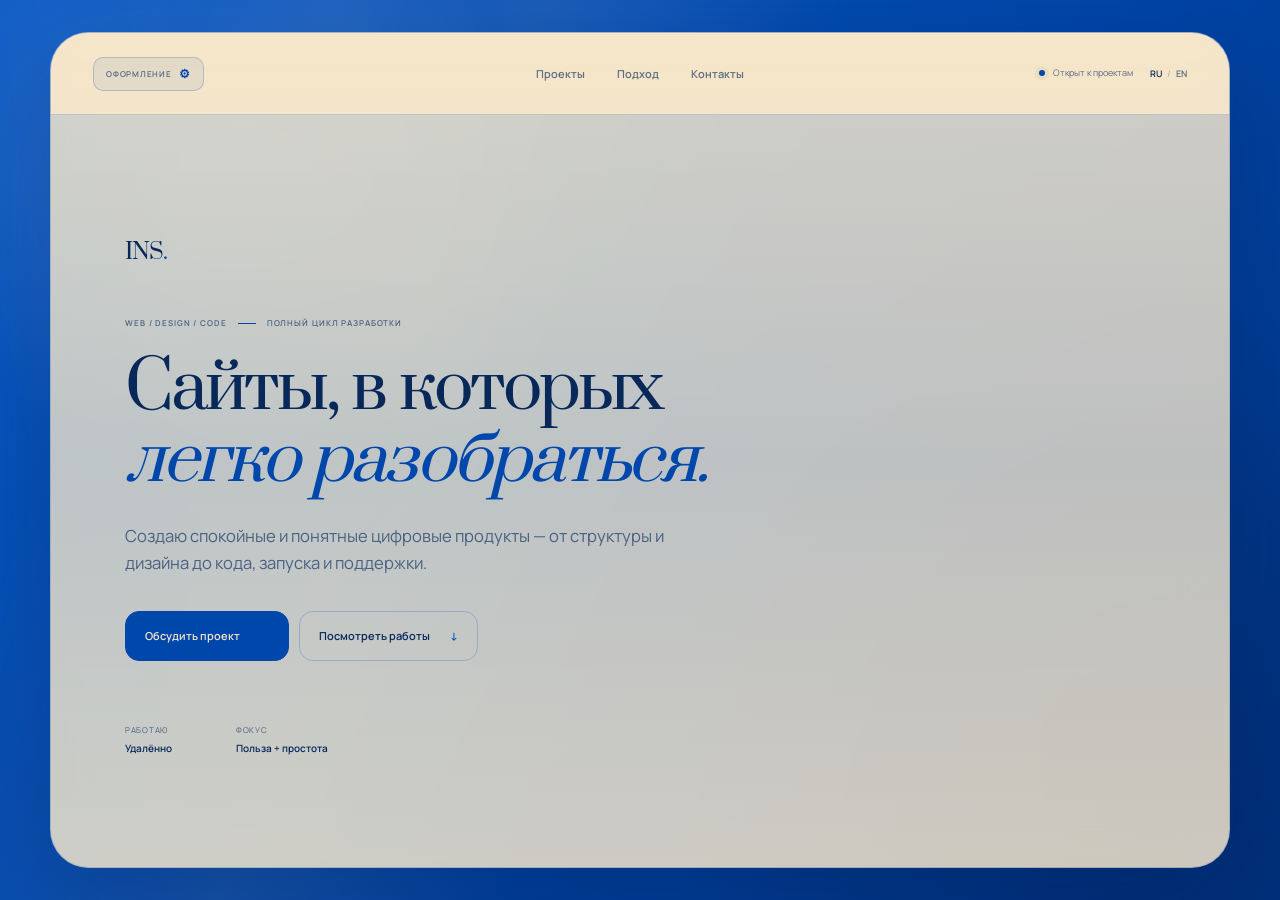
==== index.html @ 576081e9 "Load redesigned approach section" ====
<!doctype html>
<html lang="ru" class="no-js">
<head>
  <meta charset="UTF-8">
  <meta name="viewport" content="width=device-width, initial-scale=1.0, viewport-fit=cover">
  <meta name="description" content="INS — дизайн и разработка понятных сайтов и цифровых продуктов под ключ.">
  <meta name="theme-color" content="#241a14">
  <meta name="color-scheme" content="dark light">
  <meta property="og:type" content="website">
  <meta property="og:title" content="INS — понятные сайты для людей и бизнеса">
  <meta property="og:description" content="Проектирование, дизайн и разработка — от идеи до запуска.">
  <meta property="og:image" content="assets/og-cover.png">
  <title>INS — дизайн и разработка сайтов</title>
  <link rel="icon" href="favicon.svg" type="image/svg+xml">
  <link rel="preconnect" href="https://fonts.googleapis.com">
  <link rel="preconnect" href="https://fonts.gstatic.com" crossorigin>
  <link rel="stylesheet" href="https://fonts.googleapis.com/css2?family=Manrope:wght@400;500;600&family=Prata&display=swap">
  <link rel="stylesheet" href="styles.css">
  <link rel="stylesheet" href="spacing.css">
  <link rel="stylesheet" href="polish.css">
  <link rel="stylesheet" href="alex-carousel.css">
  <script>document.documentElement.classList.remove('no-js');try{if(localStorage.getItem('portfolio-sound')===null)localStorage.setItem('portfolio-sound','off')}catch{}</script>
</head>
<body data-background="coffee" data-glass="cocoa">
  <a class="skip-link" href="#main-scroll" data-i18n="skipLink">Перейти к содержимому</a>

  <div class="ambient" aria-hidden="true">
    <div class="ambient__coffee"></div>
    <div class="ambient__home"><div class="home-window"><i></i><i></i></div><div class="home-lamp"><i></i></div><div class="home-sofa"><i></i><i></i></div><div class="home-plant"><i></i><i></i><i></i></div></div>
    <div class="ambient__glow"><i></i><i></i><i></i></div>
    <div class="ambient__beam"></div>
  </div>

  <main class="glass" aria-label="Портфолио INS">
    <header class="toolbar">
      <div class="appearance-wrap">
        <button class="appearance-toggle" type="button" data-appearance-toggle aria-expanded="false"><span data-extra-i18n="appearanceToggle">Оформление</span><i>⚙</i></button>
        <div class="appearance" aria-label="Настройки оформления" data-appearance-panel>
          <div class="switcher" role="group" aria-labelledby="background-label">
            <span class="switcher__label" id="background-label" data-i18n="backgroundLabel">Фон</span>
            <button class="choice choice--coffee" type="button" data-background-choice="coffee" aria-label="Тёмный кофейный фон" title="Тёмный кофейный фон"><i></i></button>
            <button class="choice choice--home" type="button" data-background-choice="home" aria-label="Домашний интерьер" title="Домашний интерьер"><i></i></button>
            <button class="choice choice--glow" type="button" data-background-choice="glow" aria-label="Абстрактный свет" title="Абстрактный свет"><i></i></button>
          </div>
          <div class="switcher" role="group" aria-labelledby="glass-label">
            <span class="switcher__label" id="glass-label" data-i18n="glassLabel">Стекло</span>
            <button class="choice choice--dark" type="button" data-glass-choice="dark" aria-label="Тёмное стекло" title="Тёмное стекло"><i></i></button>
            <button class="choice choice--milk" type="button" data-glass-choice="milk" aria-label="Молочное стекло" title="Молочное стекло"><i></i></button>
            <button class="choice choice--cocoa" type="button" data-glass-choice="cocoa" aria-label="Коричневое стекло" title="Коричневое стекло"><i></i></button>
          </div>
          <button class="sound-toggle" type="button" data-sound-toggle aria-pressed="false" aria-label="Включить звуки" title="Включить звуки">
            <svg viewBox="0 0 24 24" aria-hidden="true"><path class="sound-toggle__body" d="M5 9h3.2L12 6v12l-3.8-3H5Z"/><path class="sound-toggle__waves" d="M15 9.2c.8.7 1.2 1.6 1.2 2.8s-.4 2.1-1.2 2.8M17.4 7c1.4 1.3 2.1 3 2.1 5s-.7 3.7-2.1 5"/><path class="sound-toggle__mute" d="m15.4 9.4 4.2 5.2m0-5.2-4.2 5.2"/></svg>
          </button>
        </div>
      </div>
      <nav class="nav" aria-label="Основная навигация"><a href="#projects" data-nav-link data-i18n="navProjects">Проекты</a><a href="#approach" data-nav-link data-i18n="navApproach">Подход</a><a href="#contacts" data-nav-link data-i18n="navContacts">Контакты</a></nav>
      <div class="toolbar__end"><span class="availability"><i></i><span data-i18n="availability">Открыт к проектам</span></span><button class="language" type="button" data-language-toggle aria-label="Switch language"><span data-language-option="ru">RU</span><i>/</i><span data-language-option="en">EN</span></button></div>
    </header>

    <div class="scroll" id="main-scroll" tabindex="-1">
      <section class="hero section" id="top" aria-labelledby="hero-title">
        <div class="hero__copy">
          <a class="brand reveal" href="#top" aria-label="INS — наверх">INS<span>.</span></a>
          <p class="eyebrow reveal"><span>WEB / DESIGN / CODE</span><i></i><span data-i18n="heroKicker">Полный цикл разработки</span></p>
          <h1 id="hero-title" class="reveal" data-i18n-html="heroTitle">Сайты, в которых<br><em>легко разобраться.</em></h1>
          <p class="hero__lead reveal" data-i18n="heroLead">Создаю спокойные и понятные цифровые продукты — от структуры и дизайна до кода, запуска и поддержки.</p>
          <div class="hero__actions reveal"><a class="button button--primary" href="https://t.me/INS8988" target="_blank" rel="noreferrer"><span data-i18n="heroCta">Обсудить проект</span><i>↗</i></a><a class="button button--quiet" href="#projects"><span data-i18n="heroWork">Посмотреть работы</span><i>↓</i></a></div>
          <div class="hero__facts reveal"><p><span data-i18n="factPlaceLabel">Работаю</span><b data-i18n="factPlace">Удалённо</b></p><p><span data-i18n="factFocusLabel">Фокус</span><b data-i18n="factFocus">Польза + простота</b></p></div>
        </div>
        <a class="scroll-hint reveal" href="#projects" data-scroll-hint><span data-i18n="scrollHint">Листайте страницу</span><i>↓</i></a>
      </section>

      <section class="projects section" id="projects" aria-labelledby="projects-title">
        <header class="section-head reveal"><p class="section-label"><span>01</span><span data-i18n="projectsLabel">Избранные проекты</span></p><h2 id="projects-title" data-i18n-html="projectsTitle">Не просто страницы.<br><em>Рабочие системы.</em></h2><p data-i18n="projectsIntro">В каждом проекте сначала разбираюсь в задаче, а затем соединяю содержание, интерфейс и разработку в одно целое.</p></header>
        <div class="project-list">
          <article class="project reveal">
            <a class="project__cover" href="https://alex-educator.com" target="_blank" rel="noreferrer" aria-label="Открыть Alex Educator">
              <div class="preview project-preview project-preview--alex" aria-hidden="true"><div class="project-preview__frame"><img src="assets/alex-admin-preview.svg" alt=""></div></div><span class="project__arrow">↗</span>
            </a>
            <div class="project__copy"><p class="project__meta"><span>01 / EDTECH</span><span data-i18n="fullCycle">Полный цикл</span></p><h3>Alex Educator</h3><p data-i18n="alexDescription">Цифровая экосистема преподавателя: сайт, тестирование, электронные договоры, расписание, админ-панель и кабинет ученика.</p><div class="project__results"><span data-extra-i18n="alexResultOne">Сайт + админ-панель + личный кабинет</span><span data-extra-i18n="alexResultTwo">Полный цикл разработки</span></div><ul aria-label="Технологии"><li>UX/UI</li><li>JavaScript</li><li>PHP</li><li>MySQL</li></ul></div>
          </article>

          <article class="project reveal">
            <a class="project__cover" href="https://github.com/Insolent77/TextMate" target="_blank" rel="noreferrer" aria-label="Открыть TextMate на GitHub">
              <div class="preview project-preview project-preview--textmate" aria-hidden="true"><div class="project-preview__frame textmate-ui"><header><b>TextMate</b><span>● AI ready</span></header><div class="textmate-ui__body"><p>Мы пошли домой потому что стемнело.</p><div><i>Исправить</i><i>Перевод</i><i>Короче</i></div><p class="textmate-ui__result">Мы пошли домой, потому что стемнело.</p></div></div></div><span class="project__arrow">↗</span>
            </a>
            <div class="project__copy"><p class="project__meta"><span>02 / BROWSER EXTENSION</span><span data-i18n="browserExtension">Расширение</span></p><h3>TextMate</h3><p data-i18n="textMateDescription">ИИ-расширение для работы с выделенным текстом: исправляет ошибки, переводит, сокращает и переписывает текст в нужном стиле — локально через Ollama или через облачный API.</p><div class="project__results"><span data-extra-i18n="textMateResultOne">Работает прямо в браузере</span><span data-extra-i18n="textMateResultTwo">Локальные и облачные AI-модели</span></div><ul aria-label="Технологии"><li>JavaScript</li><li>Browser API</li><li>Ollama</li><li>AI API</li></ul></div>
          </article>

          <article class="project reveal">
            <a class="project__cover" href="https://insolent77.github.io/git-time-machine" target="_blank" rel="noreferrer" aria-label="Открыть Git Time Machine"><div class="preview project-preview project-preview--git" aria-hidden="true"><div class="project-preview__frame git-ui"><header><span>GIT TIME MACHINE</span><b>LIVE</b></header><div class="git-map"><i></i><i></i><i></i><i></i><i></i><span>main</span><span>feature/ui</span><span>release</span></div><footer><span>34 commits</span><span>Explore →</span></footer></div></div><span class="project__arrow">↗</span></a>
            <div class="project__copy"><p class="project__meta"><span>03 / DEV TOOL</span><span data-i18n="webApp">Веб-приложение</span></p><h3>Git Time Machine</h3><p data-i18n="gitDescription">Интерактивная временная карта, которая превращает историю коммитов и веток в понятный рассказ о развитии проекта.</p><div class="project__results"><span data-extra-i18n="gitResultOne">Интерактивная визуализация истории Git</span><span data-extra-i18n="gitResultTwo">Ветки и коммиты в одном сценарии</span></div><ul aria-label="Технологии"><li>TypeScript</li><li>Git</li><li>Data UI</li><li>Motion</li></ul></div>
          </article>

          <article class="project reveal">
            <a class="project__cover" href="https://t.me/INS8988" target="_blank" rel="noreferrer" aria-label="Обсудить новый проект"><div class="preview project-preview project-preview--future" aria-hidden="true"><div class="project-preview__frame future-ui"><span class="future-ui__label">YOUR PROJECT</span><div class="future-ui__wire"><i></i><i></i><i></i><i></i></div><strong>+</strong><small>Сайт / сервис / автоматизация</small></div></div><span class="project__arrow">↗</span></a>
            <div class="project__copy"><p class="project__meta"><span>04 / YOUR PROJECT</span><span data-i18n="inProgress">Место для нового</span></p><h3 data-i18n="futureTitle">Здесь может быть ваш проект</h3><p data-i18n="futureDescription">Если вам нужен понятный сайт, сервис или нестандартный цифровой продукт — обсудим задачу и соберём решение под неё.</p><div class="project__results"><span data-extra-i18n="futureResultOne">Сайт / сервис / автоматизация</span><span data-extra-i18n="futureResultTwo">Решение под конкретную задачу</span></div><a class="inline-link" href="https://t.me/INS8988" target="_blank" rel="noreferrer"><span data-i18n="futureCta">Обсудить проект</span> ↗</a></div>
          </article>
        </div>
      </section>

      <section class="approach section" id="approach" aria-labelledby="approach-title">
        <header class="section-head reveal"><p class="section-label"><span>02</span><span data-i18n="approachLabel">Подход</span></p><h2 id="approach-title" data-i18n-html="approachTitle">Один специалист.<br><em>Весь путь продукта.</em></h2><p data-i18n="approachIntro">Вам не нужно координировать нескольких исполнителей. Я погружаюсь в задачу, создаю дизайн, пишу код и остаюсь рядом после запуска.</p></header>
        <ol class="steps"><li class="reveal"><span>01</span><div><h3 data-i18n="stepOneTitle">Понять задачу</h3><p data-i18n="stepOneCopy">Обсудим цель, пользователей и желаемый результат простыми словами.</p></div><i>DISCOVERY</i></li><li class="reveal"><span>02</span><div><h3 data-i18n="stepTwoTitle">Собрать решение</h3><p data-i18n="stepTwoCopy">Продумую структуру, интерфейс и техническую основу как единую систему.</p></div><i>DESIGN + CODE</i></li><li class="reveal"><span>03</span><div><h3 data-i18n="stepThreeTitle">Проверить и запустить</h3><p data-i18n="stepThreeCopy">Тестирую ключевые сценарии, публикую проект и передаю понятные инструкции.</p></div><i>QA + LAUNCH</i></li><li class="reveal"><span>04</span><div><h3 data-i18n="stepFourTitle">Развивать дальше</h3><p data-i18n="stepFourCopy">Не исчезаю после запуска: проект можно поддерживать и постепенно улучшать.</p></div><i>SUPPORT</i></li></ol>
        <div class="principles reveal"><p><span>01</span><b data-i18n="principleOne">Понятный язык</b></p><p><span>02</span><b data-i18n="principleTwo">Адаптив для любого экрана</b></p><p><span>03</span><b data-i18n="principleThree">Без лишних функций</b></p></div>
      </section>

      <section class="contacts section" id="contacts" aria-labelledby="contacts-title">
        <div class="contacts__glow" aria-hidden="true"></div>
        <div class="trust-line reveal"><i>→</i><p><strong data-extra-i18n="trustTitle">Есть задача, но нет ТЗ? Нормально.</strong><span data-extra-i18n="trustText">Опишите своими словами, что хотите получить — помогу сформулировать решение.</span></p></div>
        <header class="section-head section-head--contacts reveal"><p class="section-label"><span>03</span><span data-i18n="contactsLabel">Контакты</span></p><h2 id="contacts-title" data-i18n-html="contactsTitle">Расскажите об идее.<br><em>Начнём с разговора.</em></h2><p data-i18n="contactsIntro">Техническое задание не обязательно. Опишите задачу своими словами — я уточню главное и предложу следующий шаг.</p></header>
        <div class="contact-list reveal"><a href="https://t.me/INS8988" target="_blank" rel="noreferrer"><span><i>01</i>Telegram</span><b>@INS8988</b><em>↗</em></a><a href="https://github.com/INSolent77" target="_blank" rel="noreferrer"><span><i>02</i>GitHub</span><b>INSolent77</b><em>↗</em></a><a href="https://www.avito.ru/nizhniy_novgorod/predlozheniya_uslug/sozdanie_saytov_pod_klyuch_8267151504" target="_blank" rel="noreferrer"><span><i>03</i>Avito</span><b data-i18n="avitoText">Создание сайтов</b><em>↗</em></a></div>
        <footer class="footer reveal"><span>© <b data-year>2026</b> INS</span><span data-i18n="footerText">Дизайн и разработка с вниманием к людям</span><a href="#top" data-i18n="backTop">Наверх ↑</a></footer>
      </section>
    </div>
  </main>
  <script src="script.js"></script>
  <script src="polish.js"></script>
  <script src="approach-redesign.js"></script>
</body>
</html>
---- styles.css ----
:root {
  --font-body: 'Manrope', Arial, sans-serif;
  --font-display: 'Prata', Georgia, serif;
  --accent: #d18a5b;
  --green: #91ad7a;
  --ease: cubic-bezier(.2, .8, .2, 1);
  --radius: clamp(24px, 3vw, 44px);
  --panel-width: min(1180px, calc(100vw - 64px));
  --panel-height: min(900px, calc(100svh - 64px));
  --toolbar-height: 82px;
  --glass-bg: rgba(45, 31, 24, .72);
  --glass-strong: rgba(38, 27, 21, .9);
  --glass-soft: rgba(255, 246, 234, .065);
  --glass-line: rgba(255, 244, 229, .14);
  --glass-text: #f7eee2;
  --glass-muted: rgba(247, 238, 226, .62);
  --glass-shadow: 0 36px 100px rgba(10, 7, 5, .5);
}

body[data-glass='dark'] {
  --glass-bg: rgba(15, 15, 14, .76);
  --glass-strong: rgba(17, 17, 16, .93);
  --glass-soft: rgba(255, 255, 255, .055);
  --glass-line: rgba(255, 255, 255, .13);
  --glass-text: #f5f3ed;
  --glass-muted: rgba(245, 243, 237, .58);
  --accent: #dc9465;
}

body[data-glass='milk'] {
  --glass-bg: rgba(246, 237, 221, .75);
  --glass-strong: rgba(247, 239, 225, .94);
  --glass-soft: rgba(91, 62, 43, .055);
  --glass-line: rgba(67, 47, 34, .16);
  --glass-text: #2c241e;
  --glass-muted: rgba(44, 36, 30, .62);
  --glass-shadow: 0 36px 100px rgba(31, 21, 14, .32);
  --accent: #ad5f36;
}

* { box-sizing: border-box; }
html, body { min-width: 280px; min-height: 100%; }
html { background: #1d1510; }
body {
  margin: 0; height: 100svh; overflow: hidden;
  color: var(--glass-text); font-family: var(--font-body); font-size: 16px; line-height: 1.6;
  -webkit-font-smoothing: antialiased; transition: color 450ms var(--ease);
}
body, button { font-family: var(--font-body); }
button { color: inherit; }
a { color: inherit; text-decoration: none; }
img { display: block; max-width: 100%; height: auto; }
h1, h2, h3, p, ol, ul { margin: 0; }
ol, ul { padding: 0; list-style: none; }
button { padding: 0; border: 0; background: none; cursor: pointer; }
::selection { background: var(--accent); color: #fff; }
:focus-visible { outline: 2px solid var(--accent); outline-offset: 3px; }

.skip-link { position: fixed; z-index: 1000; top: -80px; left: 20px; padding: 11px 17px; background: #191714; color: #fff; transition: top 180ms ease; }
.skip-link:focus { top: 14px; }

.ambient, .ambient > div { position: fixed; inset: 0; }
.ambient { z-index: -1; overflow: hidden; background: #1e1510; }
.ambient > div { backface-visibility: hidden; transition: opacity 700ms var(--ease), transform 900ms var(--ease); }
.ambient__coffee {
  opacity: 1;
  background:
    radial-gradient(circle at 22% 26%, rgba(204, 137, 84, .3), transparent 26%),
    radial-gradient(circle at 82% 76%, rgba(92, 52, 31, .55), transparent 35%),
    linear-gradient(135deg, #382419, #17110e 54%, #2a1a13);
}
.ambient__coffee::before, .ambient__coffee::after { content: ''; position: absolute; border-radius: 50%; }
.ambient__coffee::before { width: 58vw; height: 58vw; left: -22vw; bottom: -29vw; background: radial-gradient(circle, rgba(196, 110, 57, .22), transparent 69%); }
.ambient__coffee::after { width: 48vw; height: 48vw; right: -22vw; top: -25vw; background: radial-gradient(circle, rgba(219, 173, 113, .12), transparent 70%); }

.ambient__home { opacity: 0; background: linear-gradient(180deg, #4d392c 0 68%, #2d211a 68%); filter: saturate(.75); }
.ambient__home::before { content: ''; position: absolute; inset: 0; background: radial-gradient(circle at 72% 28%, rgba(255, 225, 172, .34), transparent 31%), linear-gradient(90deg, rgba(21, 15, 12, .48), transparent 30% 70%, rgba(21, 15, 12, .45)); }
.home-window { position: absolute; top: 8%; right: 8%; width: min(31vw, 480px); aspect-ratio: .82; border: 16px solid #2d211b; background: linear-gradient(160deg, #d9b883, #7d6451); box-shadow: 0 18px 80px rgba(255, 210, 142, .2); }
.home-window::before, .home-window::after { content: ''; position: absolute; background: rgba(49, 36, 29, .6); }
.home-window::before { top: 0; bottom: 0; left: 49%; width: 10px; }
.home-window::after { left: 0; right: 0; top: 47%; height: 10px; }
.home-window i { position: absolute; width: 22%; height: 45%; bottom: 0; background: rgba(49, 57, 44, .45); clip-path: polygon(50% 0, 90% 35%, 75% 100%, 25% 100%, 8% 36%); }
.home-window i:first-child { left: 5%; }.home-window i:last-child { right: 5%; height: 30%; }
.home-lamp { position: absolute; left: 9%; bottom: 23%; width: 170px; height: 350px; }
.home-lamp::before { content: ''; position: absolute; left: 72px; top: 78px; bottom: 0; width: 8px; background: #1d1713; }
.home-lamp::after { content: ''; position: absolute; left: 25px; top: 0; width: 105px; height: 100px; border-radius: 50% 50% 20% 20%; background: #b99a72; box-shadow: 0 0 75px rgba(255, 216, 155, .4); }
.home-lamp i { position: absolute; left: 30px; right: 8px; bottom: 0; height: 10px; border-radius: 50%; background: #17110e; }
.home-sofa { position: absolute; left: 23%; bottom: 4%; width: min(55vw, 850px); height: 26%; border-radius: 50px 50px 12px 12px; background: #75604e; box-shadow: inset 0 16px 35px rgba(255,255,255,.05), 0 30px 60px rgba(0,0,0,.3); }
.home-sofa::before, .home-sofa::after { content: ''; position: absolute; top: -26%; width: 48%; height: 70%; border-radius: 30px; background: #806956; border: 1px solid rgba(255,255,255,.07); }
.home-sofa::before { left: 1%; }.home-sofa::after { right: 1%; }
.home-sofa i { position: absolute; z-index: 2; top: -35%; width: 110px; height: 110px; border-radius: 22px; background: #a87b5d; transform: rotate(8deg); }
.home-sofa i:first-child { left: 12%; }.home-sofa i:last-child { right: 13%; transform: rotate(-8deg); background: #59634e; }
.home-plant { position: absolute; right: 4%; bottom: 4%; width: 190px; height: 330px; }
.home-plant::after { content: ''; position: absolute; bottom: 0; left: 42px; width: 110px; height: 110px; clip-path: polygon(10% 0,90% 0,75% 100%,25% 100%); background: #493529; }
.home-plant i { position: absolute; bottom: 85px; left: 80px; width: 55px; height: 170px; border-radius: 100% 0 100% 0; background: #42513c; transform-origin: bottom; }
.home-plant i:nth-child(1) { transform: rotate(-42deg); }.home-plant i:nth-child(2) { transform: rotate(5deg); height: 210px; }.home-plant i:nth-child(3) { transform: rotate(43deg); }

.ambient__glow { opacity: 0; background: #211914; }
.ambient__glow i { position: absolute; border-radius: 50%; }
.ambient__glow i:nth-child(1) { width: 58vw; height: 58vw; left: -15vw; top: -25vw; background: radial-gradient(circle, rgba(221, 158, 96, .65), rgba(221, 158, 96, 0) 68%); }
.ambient__glow i:nth-child(2) { width: 55vw; height: 55vw; right: -20vw; bottom: -28vw; background: radial-gradient(circle, rgba(124, 80, 53, .7), rgba(124, 80, 53, 0) 68%); }
.ambient__glow i:nth-child(3) { width: 28vw; height: 28vw; left: 48%; top: 30%; background: radial-gradient(circle, rgba(219, 188, 139, .18), transparent 65%); }
.ambient__beam { pointer-events: none; opacity: .22; transform: rotate(-13deg) translate(-22%, -42%); transform-origin: top left; background: linear-gradient(90deg, transparent 16%, rgba(255, 231, 191, .1) 22%, rgba(255, 231, 191, .035) 30%, transparent 36% 41%, rgba(255, 231, 191, .07) 47%, rgba(255, 231, 191, .02) 54%, transparent 61%); }
body[data-background='home'] .ambient__coffee, body[data-background='glow'] .ambient__coffee { opacity: 0; }
body[data-background='home'] .ambient__home { opacity: 1; transform: scale(1.03); }
body[data-background='glow'] .ambient__glow { opacity: 1; transform: scale(1.05); }

.glass {
  position: fixed; inset: 50% auto auto 50%; width: var(--panel-width); height: var(--panel-height); max-height: 900px;
  transform: translate(-50%, -50%); overflow: hidden; border: 1px solid var(--glass-line); border-radius: var(--radius);
  background: var(--glass-bg); color: var(--glass-text); box-shadow: var(--glass-shadow), inset 0 1px 0 rgba(255,255,255,.08);
  backdrop-filter: blur(24px) saturate(115%); -webkit-backdrop-filter: blur(24px) saturate(115%);
  transition: background 450ms var(--ease), color 450ms var(--ease), border-color 450ms var(--ease), box-shadow 450ms var(--ease);
}
.glass::before { content: ''; position: absolute; z-index: 10; inset: 0; border-radius: inherit; pointer-events: none; box-shadow: inset 0 0 70px rgba(255,255,255,.025); }

.toolbar {
  position: absolute; z-index: 30; top: 0; left: 0; right: 0; height: var(--toolbar-height); padding: 0 clamp(24px, 3.3vw, 48px);
  display: grid; grid-template-columns: 1fr auto 1fr; align-items: center; gap: 24px;
  background: linear-gradient(180deg, var(--glass-strong), color-mix(in srgb, var(--glass-strong) 72%, transparent));
  border-bottom: 1px solid var(--glass-line); backdrop-filter: blur(18px); -webkit-backdrop-filter: blur(18px);
}
.appearance { display: flex; align-items: center; gap: 16px; min-width: 0; }
.switcher { display: flex; align-items: center; gap: 5px; }
.switcher + .switcher { padding-left: 16px; border-left: 1px solid var(--glass-line); }
.switcher__label { margin-right: 3px; color: var(--glass-muted); font-size: 8px; font-weight: 600; letter-spacing: .1em; text-transform: uppercase; }
.choice { width: 24px; height: 24px; padding: 4px; display: grid; place-items: center; border-radius: 7px; border: 1px solid transparent; transition: background 180ms ease, border-color 180ms ease, transform 180ms ease; }
.choice:hover { background: var(--glass-soft); transform: translateY(-1px); }
.choice.is-active { border-color: var(--accent); background: var(--glass-soft); }
.choice i { display: block; width: 12px; height: 12px; border: 1px solid var(--glass-line); }
.choice--coffee i { border-radius: 50%; background: #4a2d1d; box-shadow: inset 3px 0 #b47043; }
.choice--home i { border-radius: 2px; background: linear-gradient(90deg, #a77f5d 48%, #3d4937 48%); clip-path: polygon(50% 0, 100% 38%, 88% 38%, 88% 100%, 12% 100%, 12% 38%, 0 38%); }
.choice--glow i { border: 0; border-radius: 50%; background: radial-gradient(circle at 35% 35%, #f2c88e, #9f5938 50%, transparent 72%); }
.choice--dark i { border-radius: 3px; background: rgba(12,12,11,.92); }
.choice--milk i { border-radius: 3px; background: rgba(245,236,218,.88); }
.choice--cocoa i { border-radius: 3px; background: rgba(83,55,40,.92); }
.sound-toggle { width: 28px; height: 28px; flex: 0 0 auto; display: grid; place-items: center; border: 1px solid var(--glass-line); border-radius: 8px; color: var(--glass-muted); transition: color 180ms ease, border-color 180ms ease, background 180ms ease, transform 180ms ease; }
.sound-toggle:hover { color: var(--glass-text); border-color: color-mix(in srgb,var(--accent) 58%,var(--glass-line)); background: var(--glass-soft); transform: translateY(-1px); }
.sound-toggle svg { width: 15px; height: 15px; overflow: visible; }
.sound-toggle path { fill: none; stroke: currentColor; stroke-width: 1.7; stroke-linecap: round; stroke-linejoin: round; }
.sound-toggle__body { fill: currentColor !important; stroke: none !important; }
.sound-toggle__mute { opacity: 0; }
.sound-toggle.is-muted .sound-toggle__waves { opacity: 0; }
.sound-toggle.is-muted .sound-toggle__mute { opacity: 1; }
.nav { display: flex; gap: clamp(18px, 2.5vw, 34px); }
.nav a { position: relative; padding: 9px 0; color: var(--glass-muted); font-size: 11px; font-weight: 600; }
.nav a::after { content: ''; position: absolute; left: 0; right: 100%; bottom: 4px; height: 1px; background: var(--accent); transition: right 220ms var(--ease); }
.nav a:hover, .nav a.is-active { color: var(--glass-text); }
.nav a:hover::after, .nav a.is-active::after { right: 0; }
.toolbar__end { justify-self: end; display: flex; align-items: center; gap: 17px; }
.availability { display: flex; align-items: center; gap: 8px; color: var(--glass-muted); font-size: 9px; white-space: nowrap; }
.availability > i { width: 6px; height: 6px; border-radius: 50%; background: var(--green); box-shadow: 0 0 0 4px rgba(145,173,122,.12); }
.language { display: flex; align-items: center; gap: 5px; color: var(--glass-muted); font-size: 9px; font-weight: 600; }
.language span { transition: color 180ms ease; }
.language span.is-active { color: var(--glass-text); }
.language i { opacity: .4; font-style: normal; }

.scroll { position: absolute; inset: var(--toolbar-height) 0 0; overflow-x: hidden; overflow-y: auto; overscroll-behavior: contain; scroll-behavior: smooth; scrollbar-width: thin; scrollbar-color: var(--glass-line) transparent; background: linear-gradient(180deg, transparent 0%, var(--glass-soft) 46%, transparent 100%); }
.scroll.is-outside-scrolling { scroll-behavior: auto; }
.scroll::-webkit-scrollbar { width: 7px; }.scroll::-webkit-scrollbar-track { background: transparent; }.scroll::-webkit-scrollbar-thumb { border: 2px solid transparent; border-radius: 10px; background: var(--glass-line); background-clip: padding-box; }
.section { width: min(100% - clamp(42px, 8vw, 112px), 1030px); margin-inline: auto; scroll-margin-top: 28px; }
.hero { min-height: calc(var(--panel-height) - var(--toolbar-height)); position: relative; padding: clamp(58px, 9vh, 105px) 0 68px; display: flex; align-items: center; }
.hero__copy { width: 100%; max-width: 840px; min-width: 0; }
.brand { width: fit-content; display: block; margin-bottom: clamp(36px, 6vh, 70px); font: 400 22px/1 var(--font-display); letter-spacing: -.05em; }
.brand span { color: var(--accent); }
.eyebrow { display: flex; align-items: center; gap: 11px; color: var(--glass-muted); font-size: 8px; font-weight: 600; letter-spacing: .11em; text-transform: uppercase; }
.eyebrow i { width: 18px; height: 1px; background: var(--accent); }
.hero h1, .section-head h2 { font-family: var(--font-display); font-weight: 400; letter-spacing: -.045em; }
.hero h1 { max-width: 820px; margin-top: 23px; font-size: clamp(43px, 5.1vw, 67px); line-height: 1.1; }
.hero h1 em, .section-head h2 em { color: var(--accent); font-style: italic; }
.hero__lead { max-width: 570px; margin-top: 26px; color: var(--glass-muted); font-size: clamp(14px, 1.3vw, 17px); }
.hero__actions { display: flex; flex-wrap: wrap; gap: 10px; margin-top: 35px; }
.button { min-height: 50px; padding: 0 19px; display: inline-flex; align-items: center; justify-content: center; gap: 20px; border: 1px solid var(--glass-line); border-radius: 14px; font-size: 11px; font-weight: 600; transition: transform 220ms var(--ease), background 220ms var(--ease), color 220ms var(--ease); }
.button i { color: var(--accent); font-style: normal; }
.button--primary { background: var(--glass-text); color: var(--glass-strong); border-color: transparent; }
body[data-glass='milk'] .button--primary { background: #2d241e; color: #f7efe3; }
.button:hover { transform: translateY(-2px); }.button--primary:hover { background: var(--accent); color: #fff; }.button--primary:hover i { color: #fff; }.button--quiet:hover { background: var(--glass-soft); }
.hero__facts { display: flex; gap: clamp(30px, 5vw, 65px); margin-top: clamp(45px, 7vh, 80px); }
.hero__facts p { display: flex; flex-direction: column; gap: 3px; }
.hero__facts span { color: var(--glass-muted); font-size: 8px; letter-spacing: .09em; text-transform: uppercase; }.hero__facts b { font-size: 10px; font-weight: 600; }
.scroll-hint { position: absolute; left: 0; bottom: 25px; display: flex; gap: 10px; color: var(--glass-muted); font-size: 8px; letter-spacing: .08em; text-transform: uppercase; }.scroll-hint i { color: var(--accent); font-style: normal; }

.projects, .approach { width: 100%; position: relative; isolation: isolate; padding: clamp(100px, 14vh, 155px) max(clamp(42px, 8vw, 112px), calc((100% - 1030px)/2)); border: 0; }
.projects { margin-top: -1px; padding-top: clamp(150px, 20vh, 215px); background: linear-gradient(180deg, transparent 0%, color-mix(in srgb, var(--glass-soft) 32%, transparent) 10%, var(--glass-soft) 24%, var(--glass-soft) 84%, transparent 100%); }
.approach { margin-top: -1px; padding-top: clamp(150px, 20vh, 215px); background: linear-gradient(180deg, transparent 0%, color-mix(in srgb, var(--glass-soft) 30%, transparent) 11%, color-mix(in srgb, var(--glass-soft) 76%, transparent) 25%, color-mix(in srgb, var(--glass-strong) 28%, transparent) 82%, transparent 100%); }
.section-head { display: grid; grid-template-columns: minmax(0, 1fr) minmax(220px, .48fr); column-gap: clamp(40px, 8vw, 110px); align-items: end; margin-bottom: 56px; }
.section-label { grid-column: 1 / -1; display: flex; gap: 13px; margin-bottom: 28px; color: var(--glass-muted); font-size: 8px; font-weight: 600; letter-spacing: .11em; text-transform: uppercase; }.section-label span:first-child { color: var(--accent); }
.section-head h2 { font-size: clamp(37px, 4.7vw, 61px); line-height: 1.13; }
.section-head > p:last-child { max-width: 420px; color: var(--glass-muted); font-size: 13px; }
.project-list { display: grid; grid-template-columns: 1fr 1fr; gap: 16px; }
.project { min-width: 0; overflow: hidden; border: 1px solid var(--glass-line); border-radius: 24px; background: var(--glass-soft); transition: transform 300ms var(--ease), border-color 300ms ease; }
.project:hover { transform: translateY(-4px); border-color: color-mix(in srgb, var(--accent) 45%, var(--glass-line)); }
.project__cover { min-height: 285px; position: relative; display: block; overflow: hidden; }
.project__arrow { position: absolute; right: 17px; top: 17px; z-index: 6; width: 36px; height: 36px; display: grid; place-items: center; border: 1px solid rgba(255,255,255,.15); border-radius: 11px; background: rgba(18,17,15,.48); color: #fff; font-size: 13px; backdrop-filter: blur(8px); transition: transform 220ms var(--ease), background 220ms ease; }.project__cover:hover .project__arrow { transform: translate(2px,-2px); background: var(--accent); }
.preview { height: 100%; min-height: 285px; padding: 42px; display: grid; place-items: center; transition: transform 650ms var(--ease); }.project:hover .preview { transform: scale(1.02); }
.preview--educator { background: linear-gradient(145deg, #b6a281, #7f6c54); }
.preview-window { width: 100%; height: 200px; overflow: hidden; border-radius: 8px; background: #f3eee4; box-shadow: 0 25px 45px rgba(37,27,19,.28); transform: rotate(-1.5deg); }
.preview-window__bar { height: 26px; padding: 0 9px; display: flex; align-items: center; gap: 4px; background: #ddd6c9; color: #847a6d; font-size: 6px; }.preview-window__bar i { width: 5px; height: 5px; border-radius: 50%; background: #aa9c8c; }.preview-window__bar span { margin-left: 5px; }
.educator-ui { height: calc(100% - 26px); display: grid; grid-template-columns: 38px 1fr; }.educator-ui aside { padding-top: 15px; display: flex; flex-direction: column; align-items: center; gap: 15px; background: #283249; color: #fff; }.educator-ui aside b { font-family: var(--font-display); font-size: 13px; }.educator-ui aside i { width: 12px; height: 1px; background: rgba(255,255,255,.4); }.educator-ui > div { padding: 28px; }.educator-ui small { color: #9b8f7d; font-size: 5px; letter-spacing: .1em; }.educator-ui strong { display: block; margin: 6px 0 23px; color: #2d3548; font: 400 18px/1.2 var(--font-display); }.educator-ui > div span { display: inline-block; width: 28%; height: 35px; margin-right: 5px; border: 1px solid #ded6c8; background: #e8e2d8; }
.preview--git { background: #20211e; }
.git-ui { width: 100%; height: 200px; padding: 17px; border: 1px solid #4b4c45; border-radius: 4px; background: #141512; color: #dddcd5; box-shadow: 0 25px 45px rgba(0,0,0,.36); transform: rotate(1.5deg); }.git-ui header, .git-ui footer { display: flex; justify-content: space-between; align-items: center; font-size: 6px; letter-spacing: .12em; }.git-ui header b { padding: 2px 6px; background: #607d4e; font-size: 5px; }.git-map { height: 128px; margin: 13px 0; position: relative; overflow: hidden; border: 1px solid #34352f; background-image: linear-gradient(#292a26 1px,transparent 1px),linear-gradient(90deg,#292a26 1px,transparent 1px); background-size: 20px 20px; }.git-map::before, .git-map::after { content: ''; position: absolute; left: 17px; right: 17px; height: 1px; background: #bb633c; transform: rotate(3deg); }.git-map::before { top: 42px; }.git-map::after { top: 89px; background: #6f8b60; transform: rotate(-6deg); }.git-map i { position: absolute; z-index: 2; width: 7px; height: 7px; border-radius: 50%; border: 2px solid #bb633c; background: #151612; }.git-map i:nth-child(1){left:13%;top:39px}.git-map i:nth-child(2){left:35%;top:40px}.git-map i:nth-child(3){left:62%;top:43px}.git-map i:nth-child(4){left:26%;top:88px;border-color:#6f8b60}.git-map i:nth-child(5){left:75%;top:82px;border-color:#6f8b60}.git-map span { position: absolute; z-index: 3; padding: 2px 5px; border: 1px solid #44453f; background: #242520; font-size: 5px; }.git-map span:nth-of-type(1){left:18%;top:25px}.git-map span:nth-of-type(2){left:45%;top:68px}.git-map span:nth-of-type(3){right:8%;top:21px}.git-ui footer { color: #71736a; }.git-ui footer span:last-child { color: #bd704c; }
.project__copy { min-height: 250px; padding: 28px 30px 31px; }.project__meta { display: flex; justify-content: space-between; gap: 14px; color: var(--glass-muted); font-size: 7px; font-weight: 600; letter-spacing: .1em; text-transform: uppercase; }.project__copy h3 { margin-top: 22px; font: 400 clamp(25px, 3vw, 35px)/1.2 var(--font-display); }.project__copy > p:not(.project__meta) { margin-top: 12px; color: var(--glass-muted); font-size: 11px; }.project__copy ul { display: flex; flex-wrap: wrap; gap: 6px; margin-top: 22px; }.project__copy li { padding: 4px 7px; border: 1px solid var(--glass-line); border-radius: 5px; color: var(--glass-muted); font-size: 6px; font-weight: 600; letter-spacing: .06em; text-transform: uppercase; }
.project--future { min-height: 290px; grid-column: 1 / -1; display: grid; grid-template-columns: .55fr 1fr; align-items: center; border-style: dashed; }.project--future:hover { transform: none; }.future-mark { min-height: 100%; position: relative; display: grid; place-items: center; border-right: 1px dashed var(--glass-line); background: linear-gradient(135deg,var(--glass-soft),transparent); }.future-mark span { position: absolute; top: 22px; left: 24px; color: var(--glass-muted); font-size: 8px; }.future-mark i { width: 68px; height: 68px; display: grid; place-items: center; border: 1px solid var(--glass-line); border-radius: 50%; color: var(--accent); font: 400 32px/1 var(--font-display); }.project--future .project__copy { min-height: 0; max-width: 570px; }.inline-link { display: inline-flex; margin-top: 22px; color: var(--accent); font-size: 10px; font-weight: 600; }

.approach .section-head { margin-bottom: 70px; }
.steps { border-top: 1px solid var(--glass-line); }
.steps li { min-width: 0; display: grid; grid-template-columns: 66px minmax(0,1fr) auto; gap: 28px; align-items: center; padding: 29px 0; border-bottom: 1px solid var(--glass-line); }.steps li > span { color: var(--accent); font: 400 clamp(17px, 1.7vw, 22px)/1 var(--font-display); }.steps h3 { margin-bottom: 4px; font: 400 20px/1.35 var(--font-display); }.steps p { color: var(--glass-muted); font-size: 11px; }.steps li > i { color: var(--glass-muted); font-size: 7px; font-style: normal; letter-spacing: .1em; }
.principles { display: grid; grid-template-columns: repeat(3,1fr); margin-top: 70px; border: 1px solid var(--glass-line); border-radius: 18px; background: var(--glass-soft); }.principles p { min-height: 105px; padding: 24px; display: flex; flex-direction: row; align-items: center; justify-content: flex-start; gap: 20px; border-right: 1px solid var(--glass-line); }.principles p:last-child { border: 0; }.principles span { min-width: 28px; color: var(--accent); font: 400 15px/1 var(--font-display); }.principles b { font: 400 14px/1.45 var(--font-display); }

.contacts { width: 100%; padding: clamp(120px, 18vh, 190px) max(clamp(42px, 8vw, 112px), calc((100% - 1030px)/2)) 42px; position: relative; overflow: hidden; background: linear-gradient(180deg, transparent 0%, color-mix(in srgb, var(--glass-strong) 22%, transparent) 18%, color-mix(in srgb, var(--glass-strong) 52%, transparent) 48%, color-mix(in srgb, var(--glass-strong) 76%, transparent) 100%); border: 0; }.contacts__glow { position: absolute; left: 20%; top: -25%; width: 60%; aspect-ratio: 1; border-radius: 50%; background: radial-gradient(circle,color-mix(in srgb,var(--accent) 16%,transparent),transparent 70%); pointer-events: none; }.section-head--contacts { position: relative; display: block; }.section-head--contacts h2 { max-width: 780px; }.section-head--contacts > p:last-child { max-width: 520px; margin-top: 28px; }
.contact-list { position: relative; max-width: 800px; border-top: 1px solid var(--glass-line); }.contact-list a { min-width: 0; display: grid; grid-template-columns: 1fr 1fr 30px; gap: 24px; align-items: center; padding: 23px 0; border-bottom: 1px solid var(--glass-line); transition: padding 230ms var(--ease), color 230ms ease; }.contact-list a:hover { padding-left: 14px; color: var(--accent); }.contact-list span { display: flex; gap: 17px; color: var(--glass-muted); font-size: 10px; }.contact-list span i { color: var(--accent); font-style: normal; }.contact-list b { overflow-wrap: anywhere; font: 400 20px/1.3 var(--font-display); }.contact-list em { justify-self: end; color: var(--accent); font-style: normal; }
.footer { position: relative; margin-top: 110px; padding-top: 25px; display: grid; grid-template-columns: 1fr auto 1fr; align-items: center; gap: 20px; border-top: 1px solid var(--glass-line); color: var(--glass-muted); font-size: 7px; letter-spacing: .08em; text-transform: uppercase; }.footer a { justify-self: end; }.footer a:hover { color: var(--glass-text); }

.reveal { opacity: 0; transform: translate3d(0,20px,0); will-change: opacity, transform; transition: opacity 760ms var(--ease), transform 760ms var(--ease); transition-delay: var(--delay, 0ms); }.reveal.is-visible, .no-js .reveal { opacity: 1; transform: translate3d(0,0,0); }

@media (max-width: 1000px) {
  :root { --panel-width: calc(100vw - 36px); --panel-height: calc(100svh - 36px); }
  .toolbar { padding-inline: 28px; }
  .switcher__label { display: none; }.switcher + .switcher { padding-left: 10px; }.appearance { gap: 10px; }
  .availability span { display: none; }
  .hero h1 { font-size: clamp(40px,6vw,57px); }
  .preview { padding: 28px; }
}

@media (max-width: 760px) {
  :root { --toolbar-height: 106px; --panel-width: calc(100vw - 20px); --panel-height: calc(100svh - 20px); --radius: 24px; }
  .toolbar { min-width: 0; height: var(--toolbar-height); padding: 12px 17px 10px; grid-template-columns: minmax(0,1fr) auto; grid-template-rows: 38px 37px; gap: 7px 10px; }
  .appearance { grid-column: 1; grid-row: 1; }.toolbar__end { min-width: 0; grid-column: 2; grid-row: 1; }.availability { display: none; }.nav { min-width: 0; grid-column: 1 / -1; grid-row: 2; justify-content: space-between; width: 100%; gap: 0; padding-top: 6px; border-top: 1px solid var(--glass-line); }.nav a { padding: 5px 0; font-size: 10px; }
  .section { width: calc(100% - 34px); }.hero { min-height: auto; padding: 55px 0 78px; }.brand { margin-bottom: 42px; }.hero h1 { width: 100%; max-width: 100%; font-size: clamp(34px,7.8vw,45px); }.hero__lead { width: 100%; max-width: 100%; font-size: 14px; }.hero__facts { margin-top: 45px; }
  .scroll-hint { bottom: 30px; }
  .projects,.approach { width: 100%; padding: 100px 17px; }.section-head { grid-template-columns: 1fr; gap: 22px; margin-bottom: 43px; }.section-head h2 { font-size: clamp(36px,9vw,52px); }.section-head .section-label { margin-bottom: 4px; }
  .project-list { grid-template-columns: 1fr; }.project--future { grid-column: auto; grid-template-columns: 1fr; }.future-mark { min-height: 190px; border-right: 0; border-bottom: 1px dashed var(--glass-line); }.project__copy { min-height: auto; }.project__cover,.preview { min-height: 270px; }
  .steps li { grid-template-columns: 44px minmax(0,1fr); gap: 16px; }.steps li > i { grid-column: 2; }.principles { grid-template-columns: 1fr; }.principles p { min-height: 88px; border-right: 0; border-bottom: 1px solid var(--glass-line); }
  .contacts { width: 100%; padding: 120px 17px 35px; }.contact-list a { grid-template-columns: 1fr auto; gap: 9px; }.contact-list span { grid-column: 1 / -1; }.contact-list b { font-size: 18px; }.footer { margin-top: 80px; grid-template-columns: 1fr auto; }.footer > span:nth-child(2) { display: none; }
}

@media (max-width: 430px) {
  :root { --panel-width: calc(100vw - 12px); --panel-height: calc(100svh - 12px); --radius: 20px; }
  .toolbar { padding-inline: 13px; }.appearance { gap: 5px; }.switcher { gap: 2px; }.switcher + .switcher { padding-left: 5px; }.choice { width: 22px; height: 22px; }.toolbar__end { gap: 8px; }
  .section { width: calc(100% - 26px); }.hero { padding-top: 45px; }.brand { margin-bottom: 34px; }.eyebrow { gap: 7px; font-size: 7px; }.hero h1 { font-size: clamp(34px,10.2vw,43px); }.hero__actions { flex-direction: column; }.button { width: 100%; }.hero__facts { justify-content: space-between; gap: 18px; }
  .projects,.approach { width: 100%; padding: 88px 13px; }
  .contacts { width: 100%; padding: 105px 13px 30px; }
  .section-head h2 { font-size: 34px; }.preview { padding: 18px; }.preview-window,.git-ui { height: 190px; }.project__copy { padding: 25px 22px 28px; }.project__meta { flex-direction: column; gap: 4px; }.project__copy h3 { margin-top: 17px; }.steps h3 { font-size: 18px; }
  .contact-list b { font-size: 16px; }.footer { font-size: 6px; }
}

@media (max-height: 620px) and (min-width: 761px) {
  :root { --panel-height: calc(100svh - 20px); --toolbar-height: 70px; }.glass { border-radius: 24px; }.hero { padding-top: 38px; }.brand { margin-bottom: 28px; }.hero__facts { margin-top: 30px; }
}

@media (prefers-reduced-motion: reduce) {
  .scroll { scroll-behavior: auto; }
  *,*::before,*::after { animation-duration: .001ms !important; animation-iteration-count: 1 !important; transition-duration: .001ms !important; }
  .reveal { opacity: 1; transform: none; }
}
---- spacing.css ----
/* Compact vertical rhythm overrides */
.projects,
.approach {
  padding-top: clamp(72px, 9vh, 105px) !important;
  padding-bottom: clamp(52px, 7vh, 78px) !important;
}

.projects {
  padding-top: clamp(88px, 11vh, 120px) !important;
}

.approach {
  padding-top: clamp(88px, 11vh, 120px) !important;
}

.section-head {
  margin-bottom: 30px !important;
}

.section-label {
  margin-bottom: 16px !important;
}

.approach .section-head {
  margin-bottom: 36px !important;
}

.principles {
  margin-top: 36px !important;
}

.contacts {
  padding-top: clamp(64px, 9vh, 96px) !important;
  padding-bottom: 26px !important;
}

.section-head--contacts > p:last-child {
  margin-top: 16px !important;
}

.footer {
  margin-top: 56px !important;
}

@media (max-width: 760px) {
  .projects,
  .approach {
    padding-top: 58px !important;
    padding-bottom: 42px !important;
  }

  .projects {
    padding-top: 68px !important;
  }

  .approach {
    padding-top: 68px !important;
  }

  .section-head,
  .approach .section-head {
    margin-bottom: 24px !important;
  }

  .principles {
    margin-top: 28px !important;
  }

  .contacts {
    padding-top: 54px !important;
  }

  .footer {
    margin-top: 38px !important;
  }
}
---- polish.css ----
/* Final visual polish: unified project previews, compact appearance controls and trust cues */
.appearance-wrap { position: relative; justify-self: start; }
.appearance-toggle {
  min-height: 34px; padding: 0 12px; display: inline-flex; align-items: center; gap: 8px;
  border: 1px solid var(--glass-line); border-radius: 10px; background: var(--glass-soft);
  color: var(--glass-muted); font-size: 8px; font-weight: 600; letter-spacing: .09em; text-transform: uppercase;
  transition: color 180ms ease, border-color 180ms ease, background 180ms ease;
}
.appearance-toggle:hover, .appearance-toggle[aria-expanded='true'] { color: var(--glass-text); border-color: color-mix(in srgb,var(--accent) 55%,var(--glass-line)); }
.appearance-toggle i { color: var(--accent); font-style: normal; font-size: 12px; }
.appearance-wrap .appearance {
  position: absolute; z-index: 50; top: calc(100% + 10px); left: 0; width: max-content; max-width: min(460px, calc(100vw - 40px));
  padding: 10px 12px; border: 1px solid var(--glass-line); border-radius: 13px;
  background: var(--glass-strong); box-shadow: 0 18px 44px rgba(0,0,0,.22); backdrop-filter: blur(18px);
  opacity: 0; visibility: hidden; transform: translateY(-5px) scale(.98); transform-origin: top left;
  pointer-events: none; transition: opacity 180ms ease, visibility 180ms ease, transform 180ms ease;
}
.appearance-wrap.is-open .appearance { opacity: 1; visibility: visible; transform: none; pointer-events: auto; }

.project__cover { min-height: 285px; }
.project-preview { min-height: 285px; padding: 26px !important; }
.project-preview__frame {
  width: min(88%, 430px); height: 205px; overflow: hidden; position: relative;
  border: 1px solid rgba(255,255,255,.14); border-radius: 13px;
  box-shadow: 0 25px 48px rgba(20,16,13,.29); transform: rotate(-.65deg);
  transition: transform 520ms var(--ease), box-shadow 520ms var(--ease);
}
.project:hover .project-preview__frame { transform: rotate(0) translateY(-2px); box-shadow: 0 29px 56px rgba(20,16,13,.34); }
.project-preview--alex { background: linear-gradient(145deg,#cbd5e7,#e9e2d8); }
.project-preview--alex .project-preview__frame { background:#f5f7fb; }
.project-preview--alex img { width: 118%; height: 118%; max-width: none; object-fit: cover; object-position: 12% 20%; transform: translate(-4%,-5%); }

.project-preview--textmate { background: linear-gradient(145deg,#1a1b19,#2b2621); }
.textmate-ui { background:#1e1d1a; color:#eee5da; }
.textmate-ui header { height: 42px; padding: 0 15px; display:flex; align-items:center; justify-content:space-between; border-bottom:1px solid rgba(255,255,255,.1); font:600 9px/1 var(--font-body); letter-spacing:.08em; }
.textmate-ui header span { color: var(--green); }
.textmate-ui__body { padding: 15px; display:grid; gap:11px; }
.textmate-ui__body p { padding:10px 12px; border-radius:9px; background:rgba(255,255,255,.05); color:#cfc4b7; font:500 9px/1.45 var(--font-body); }
.textmate-ui__body div { display:flex; gap:6px; flex-wrap:wrap; }
.textmate-ui__body i { padding:6px 8px; border-radius:7px; background:rgba(255,255,255,.08); font:600 7px/1 var(--font-body); font-style:normal; }
.textmate-ui__body i:first-child { background:var(--accent); color:#fff; }
.textmate-ui__body .textmate-ui__result { background:rgba(145,173,122,.12); border:1px solid rgba(145,173,122,.28); color:#e8f0e2; }

.project-preview--git { background:#20211e; }
.project-preview--git .git-ui { width:min(88%,430px); height:205px; transform:rotate(-.65deg); border-radius:13px; }
.project:hover .project-preview--git .git-ui { transform:rotate(0) translateY(-2px); }

.project-preview--lomonosov {
  background:
    radial-gradient(circle at 72% 30%, rgba(209,138,91,.18), transparent 28%),
    linear-gradient(145deg,#211913,#39271e 56%,#231914);
}
.lomonosov-ui {
  background: linear-gradient(145deg,rgba(44,31,24,.96),rgba(26,22,19,.98));
  color:#f7eee2;
}
.lomonosov-ui::before { content:''; position:absolute; inset:0; background:radial-gradient(circle at 50% 52%,rgba(209,138,91,.16),transparent 38%); pointer-events:none; }
.lomonosov-ui__top { position:absolute; left:17px; top:14px; z-index:3; display:grid; line-height:1; }
.lomonosov-ui__top span { color:var(--glass-muted); font-size:5px; letter-spacing:.22em; }
.lomonosov-ui__top b { margin-top:4px; font:400 14px/1 var(--font-display); }
.lomonosov-ui__panel { position:absolute; z-index:2; padding:9px 10px; border:1px solid rgba(255,244,229,.13); border-radius:9px; background:rgba(255,246,234,.055); box-shadow:0 10px 24px rgba(0,0,0,.18); backdrop-filter:blur(8px); }
.lomonosov-ui__panel small { display:block; margin-bottom:7px; color:#f0d7c5; font:600 6px/1 var(--font-body); letter-spacing:.06em; }
.lomonosov-ui__panel i { display:block; height:4px; margin-top:5px; border-radius:4px; background:rgba(247,238,226,.18); }
.lomonosov-ui__panel--homework { left:15px; top:58px; width:92px; }
.lomonosov-ui__panel--chat { left:25px; bottom:18px; width:78px; }
.lomonosov-ui__panel--schedule { right:15px; top:50px; width:88px; }
.lomonosov-ui__panel--homework i:nth-of-type(1) { width:82%; background:rgba(145,173,122,.35); }
.lomonosov-ui__panel--homework i:nth-of-type(2) { width:66%; }
.lomonosov-ui__panel--homework i:nth-of-type(3) { width:73%; }
.lomonosov-ui__panel--chat i:nth-of-type(1) { width:75%; }
.lomonosov-ui__panel--chat i:nth-of-type(2) { width:55%; }
.lomonosov-ui__panel--schedule i:nth-of-type(1) { width:82%; }
.lomonosov-ui__panel--schedule i:nth-of-type(2) { width:60%; background:rgba(209,138,91,.38); }
.lomonosov-ui__panel--schedule i:nth-of-type(3) { width:72%; }
.rubik { position:absolute; z-index:4; left:50%; top:53%; width:102px; height:102px; transform:translate(-50%,-50%) rotate(-8deg); display:grid; grid-template-columns:repeat(3,1fr); grid-template-rows:repeat(3,1fr); gap:3px; filter:drop-shadow(0 18px 18px rgba(0,0,0,.34)); }
.rubik__piece { display:grid; place-items:center; border:2px solid #181512; border-radius:5px; color:#171513; font:700 14px/1 var(--font-body); text-shadow:0 1px rgba(255,255,255,.18); box-shadow:inset 0 1px rgba(255,255,255,.35); }
.rubik__piece--1,.rubik__piece--5,.rubik__piece--9 { background:#d18a5b; }
.rubik__piece--2,.rubik__piece--6 { background:#efe7dc; }
.rubik__piece--3 { background:#c95f50; }
.rubik__piece--4,.rubik__piece--8 { background:#d8b652; }
.rubik__piece--7 { background:#719366; }
.rubik__float { position:absolute; width:25px; height:25px; border:2px solid #181512; border-radius:5px; box-shadow:inset 0 1px rgba(255,255,255,.3),0 8px 12px rgba(0,0,0,.25); }
.rubik__float--1 { left:-31px; top:-18px; background:#c95f50; transform:rotate(-24deg); }
.rubik__float--2 { right:-36px; top:10px; background:#efe7dc; transform:rotate(20deg); }
.rubik__float--3 { right:-20px; bottom:-30px; background:#719366; transform:rotate(-12deg); }
.project:hover .rubik { animation:rubik-settle 900ms var(--ease) both; }
@keyframes rubik-settle { 0% { transform:translate(-50%,-50%) rotate(-8deg) scale(.98); } 52% { transform:translate(-50%,-50%) rotate(1deg) scale(1.035); } 100% { transform:translate(-50%,-50%) rotate(0) scale(1); } }

.project-preview--auto {
  background:
    radial-gradient(circle at 78% 35%,rgba(244,183,24,.12),transparent 30%),
    linear-gradient(145deg,#11171b,#06090b 70%);
}
.auto-ui { background:#080c0f; color:#f7f8f8; }
.auto-ui::after { content:''; position:absolute; inset:0; background:linear-gradient(90deg,rgba(0,0,0,.16),transparent 52%,rgba(244,183,24,.05)); pointer-events:none; }
.auto-ui__top { position:absolute; left:0; right:0; top:0; height:34px; display:flex; align-items:center; gap:13px; padding:0 12px; border-bottom:1px solid rgba(255,255,255,.07); background:rgba(5,8,10,.88); z-index:4; }
.auto-ui__logo { margin-right:auto; font:700 6px/1 var(--font-body); letter-spacing:.04em; }
.auto-ui__logo b { color:#f4b718; }
.auto-ui__top > i { width:22px; height:3px; border-radius:4px; background:rgba(255,255,255,.20); }
.auto-ui__copy { position:absolute; z-index:3; left:16px; top:55px; width:49%; }
.auto-ui__copy small { display:block; color:#cfd3d5; font:600 5px/1 var(--font-body); letter-spacing:.12em; }
.auto-ui__copy strong { display:block; margin-top:7px; font:700 14px/1.02 var(--font-body); letter-spacing:-.035em; }
.auto-ui__copy .auto-ui__accent { margin-top:2px; color:#f4b718; }
.auto-ui__copy p { width:82%; height:4px; margin:8px 0 0; border-radius:4px; background:rgba(255,255,255,.18); }
.auto-ui__copy p + p { width:62%; margin-top:5px; }
.auto-ui__garage { position:absolute; z-index:2; right:0; top:34px; width:58%; bottom:40px; overflow:hidden; background:linear-gradient(145deg,#1b2023,#0c1013); }
.auto-ui__garage::before { content:''; position:absolute; inset:0; background:repeating-linear-gradient(90deg,rgba(255,255,255,.035) 0 2px,transparent 2px 30px),linear-gradient(180deg,rgba(255,255,255,.05),transparent 30%); }
.auto-ui__lights { position:absolute; left:12%; right:10%; top:13px; height:8px; box-shadow:0 0 20px rgba(255,255,255,.65); background:linear-gradient(90deg,rgba(255,255,255,.15),#fff,rgba(255,255,255,.15)); opacity:.75; }
.auto-ui__car { position:absolute; bottom:24px; width:92px; height:34px; border-radius:22px 30px 8px 8px; background:linear-gradient(145deg,#0b0d0f,#2b3034); border:1px solid rgba(255,255,255,.16); box-shadow:0 8px 12px rgba(0,0,0,.35); }
.auto-ui__car::before { content:''; position:absolute; left:22px; top:-14px; width:49px; height:18px; border-radius:24px 24px 4px 4px; background:linear-gradient(145deg,#11161a,#323a40); border:1px solid rgba(255,255,255,.14); transform:skewX(-13deg); }
.auto-ui__car::after { content:''; position:absolute; left:13px; bottom:-6px; width:13px; height:13px; border-radius:50%; background:#090b0c; box-shadow:55px 0 0 #090b0c; }
.auto-ui__car--one { left:8%; }
.auto-ui__car--two { right:2%; width:78px; background:linear-gradient(145deg,#b7b9b8,#555b5f); }
.auto-ui__services { position:absolute; z-index:4; left:0; right:0; bottom:0; height:40px; display:grid; grid-template-columns:repeat(6,1fr); border-top:1px solid rgba(255,255,255,.08); background:#080c0f; }
.auto-ui__services i { border-right:1px solid rgba(255,255,255,.07); position:relative; }
.auto-ui__services i::before { content:''; position:absolute; left:9px; top:10px; width:14px; height:14px; border:1px solid #f4b718; border-radius:4px; opacity:.8; }
.auto-ui__services i:last-child { border:0; }
.project:hover .auto-ui__garage { filter:brightness(1.08); }

.project-preview--future { background: linear-gradient(145deg,color-mix(in srgb,var(--glass-soft) 55%,transparent),color-mix(in srgb,var(--accent) 11%,transparent)); }
.future-ui { display:grid; align-content:center; justify-items:center; gap:9px; padding:18px; background: color-mix(in srgb,var(--glass-strong) 45%,transparent); }
.future-ui__label { position:absolute; top:14px; left:16px; color:var(--glass-muted); font-size:6px; font-weight:600; letter-spacing:.12em; }
.future-ui__wire { position:absolute; inset:42px 28px 45px; display:grid; grid-template-columns:1.2fr .8fr; grid-template-rows:.65fr 1fr; gap:7px; opacity:.48; }
.future-ui__wire i { border:1px dashed var(--glass-line); border-radius:7px; background:var(--glass-soft); }
.future-ui__wire i:first-child { grid-column:1/-1; }
.future-ui strong { position:relative; z-index:2; width:62px; height:62px; display:grid; place-items:center; border:1px solid color-mix(in srgb,var(--accent) 55%,var(--glass-line)); border-radius:50%; background:var(--glass-strong); color:var(--accent); font:400 34px/1 var(--font-display); }
.future-ui small { position:relative; z-index:2; color:var(--glass-muted); font-size:7px; letter-spacing:.06em; }

.project__copy { display:flex; flex-direction:column; }
.project__results { margin-top: 18px; display:grid; gap:6px; }
.project__results span { position:relative; padding-left:15px; color:var(--glass-text); font-size:9px; line-height:1.45; }
.project__results span::before { content:'✓'; position:absolute; left:0; top:0; color:var(--green); font-weight:600; }
.project__copy ul { margin-top:auto; padding-top:22px; }
.project__copy .inline-link { margin-top:auto; padding-top:22px; }

.trust-line { max-width:800px; margin:0 0 44px; padding:18px 20px; display:flex; gap:16px; align-items:flex-start; border:1px solid var(--glass-line); border-radius:15px; background:var(--glass-soft); }
.trust-line > i { color:var(--accent); font-style:normal; }
.trust-line p { display:grid; gap:3px; }
.trust-line strong { font:400 15px/1.4 var(--font-display); }
.trust-line span { color:var(--glass-muted); font-size:10px; }

.scroll-hint { transition: opacity 250ms ease, transform 250ms ease; }
.scroll-hint.is-hidden { opacity:0 !important; transform:translateY(8px) !important; pointer-events:none; }

@media (prefers-reduced-motion: reduce) { .project:hover .rubik { animation:none; } }

@media (max-width: 1000px) {
  .project-preview { padding:22px !important; }
  .project-preview__frame, .project-preview--git .git-ui { width:92%; }
}

@media (max-width: 760px) {
  .appearance-wrap .appearance { left:0; flex-wrap:wrap; width:min(330px,calc(100vw - 42px)); }
  .appearance-toggle { min-height:30px; padding-inline:9px; font-size:7px; }
  .project-preview { padding:18px !important; }
  .project-preview__frame, .project-preview--git .git-ui { width:94%; height:190px; }
  .project__results { margin-top:14px; }
  .project__results span { font-size:9px; }
  .trust-line { margin-bottom:30px; padding:15px 16px; }
  .trust-line strong { font-size:14px; }
  .trust-line span { font-size:9px; }
  .lomonosov-ui__panel--homework { left:10px; width:82px; }
  .lomonosov-ui__panel--schedule { right:10px; width:80px; }
  .lomonosov-ui__panel--chat { left:18px; width:70px; }
  .rubik { width:92px; height:92px; }
  .auto-ui__copy { left:12px; top:50px; }
  .auto-ui__copy strong { font-size:12px; }
  .auto-ui__car { transform:scale(.9); transform-origin:bottom left; }
  .auto-ui__car--two { transform-origin:bottom right; }
}
---- alex-carousel.css ----
.project-list { container-type: inline-size; }
.project--alex-static {
  grid-column: 1 / -1;
  display: grid;
  grid-template-columns: minmax(260px, 29%) minmax(0, 1fr);
  align-items: stretch;
  gap: 24px;
  padding: 30px;
  border: 1px solid var(--glass-line);
  border-radius: 20px;
  background: radial-gradient(ellipse at 80% 100%, color-mix(in srgb, var(--accent) 10%, transparent), transparent 60%), var(--glass-soft);
  color: var(--glass-text);
  isolation: isolate;
}
.project--alex-static:hover { transform: none; }
.project--alex-static * { box-sizing: border-box; }
.alex-static-info { min-width: 0; display: flex; flex-direction: column; align-items: stretch; }
.alex-static-badge { align-self: flex-start; padding: 6px 12px; border: 1px solid var(--glass-line); border-radius: 999px; background: var(--glass-soft); font-size: 11px; font-weight: 600; }
.project--alex-static h3 { margin: 14px 0 0; font: 400 clamp(28px, 3.1cqw, 42px)/1.12 var(--font-display); letter-spacing: -.025em; color: var(--glass-text); }
.alex-static-subtitle { margin: 12px 0 0; color: var(--glass-text); font-size: 14px; line-height: 1.6; }
.alex-static-description { margin: 18px 0 0; color: var(--glass-muted); font-size: 12px; line-height: 1.75; }
.alex-static-features { display: grid; gap: 14px; margin-top: 22px; }
.alex-static-features > div { display: grid; grid-template-columns: 38px minmax(0, 1fr); align-items: center; gap: 12px; }
.alex-static-features i { width: 38px; height: 40px; display: grid; place-items: center; border: 1px solid var(--glass-line); border-radius: 11px; background: var(--glass-soft); color: var(--accent); font-size: 23px; font-style: normal; }
.alex-static-features p { margin: 0; display: grid; gap: 3px; line-height: 1.5; }
.alex-static-features b { font-size: 12px; color: var(--glass-text); }
.alex-static-features span { font-size: 11px; color: var(--glass-muted); }
.alex-static-tech { margin-top: 24px; padding-top: 16px; border-top: 1px solid var(--glass-line); }
.alex-static-tech small { display: block; margin-bottom: 9px; font-size: 12px; }
.alex-static-tech > div { display: flex; flex-wrap: wrap; gap: 7px; }
.alex-static-tech span { padding: 5px 12px; border: 1px solid var(--glass-line); border-radius: 999px; background: var(--glass-soft); color: var(--glass-muted); font-size: 11px; }
.alex-static-actions { display: grid; grid-template-columns: 1.45fr 1fr; gap: 10px; margin-top: auto; padding-top: 22px; }
.alex-static-actions a { min-width: 0; min-height: 44px; padding: 10px 8px; display: flex; align-items: center; justify-content: center; gap: 8px; border: 1px solid transparent; border-radius: 11px; background: var(--glass-text); color: var(--glass-strong); font-size: 11px; text-decoration: none; white-space: nowrap; }
.alex-static-actions b { font-weight: 600; }
.alex-static-actions a > span { font-size: 19px; line-height: 1; }
.alex-static-actions a.secondary { border-color: var(--glass-line); background: var(--glass-soft); color: var(--glass-text); }
.alex-static-actions a:hover { background: var(--accent); color: #fff; }
.alex-static-actions a.secondary:hover { background: var(--glass-soft); border-color: var(--accent); color: var(--glass-text); }
.alex-static-gallery { min-width: 0; display: grid; grid-template-rows: minmax(0, 1fr) 44px auto; gap: 12px; }
.alex-static-stage { position: relative; min-height: 430px; container-type: size; perspective: 1200px; isolation: isolate; }
.alex-static-stage button { position: absolute; top: 50%; left: 50%; width: min(60cqw, calc(100cqh * var(--shot-ratio))); height: auto; aspect-ratio: var(--shot-ratio); padding: 0; overflow: hidden; border: 0; border-radius: 12px; background: #fff; box-shadow: 0 22px 35px #0005; cursor: pointer; transition: transform .5s ease, width .5s ease, opacity .5s ease; }
.alex-static-stage img { display: block; width: 100%; height: 100%; object-fit: contain; background: #fff; }
.alex-static-stage .is-center { z-index: 3; transform: translate(-50%, -50%); opacity: 1; }
.alex-static-stage .is-left { z-index: 1; left: 0; width: min(36cqw, calc(100cqh * var(--shot-ratio))); transform-origin: left center; transform: translateY(-50%) scale(.96) rotateY(18deg); opacity: .9; }
.alex-static-stage .is-right { z-index: 1; left: auto; right: 0; width: min(36cqw, calc(100cqh * var(--shot-ratio))); transform-origin: right center; transform: translateY(-50%) scale(.96) rotateY(-18deg); opacity: .9; }
.alex-static-nav { position: relative; display: flex; align-items: center; justify-content: center; gap: 25px; }
.alex-static-nav > button { width: 44px; height: 44px; padding: 0; display: grid; place-items: center; border: 1px solid var(--glass-line); border-radius: 50%; background: var(--glass-soft); color: var(--glass-text); font-size: 28px; line-height: 1; cursor: pointer; }
.alex-static-nav > div { display: flex; gap: 2px; }
.alex-static-nav > button:hover { border-color: var(--accent); color: var(--accent); }
.alex-static-nav > div button { position: relative; width: 22px; height: 32px; padding: 0; border: 0; background: transparent; cursor: pointer; }
.alex-static-nav > div button::after { content: ''; position: absolute; inset: 11px 6px; border-radius: 50%; background: color-mix(in srgb, var(--glass-text) 28%, transparent); }
.alex-static-nav > div button.is-active::after { background: var(--accent); }
.alex-static-thumbs { width: 86%; justify-self: center; display: grid; grid-template-columns: repeat(3, minmax(0, 1fr)); gap: 10px; }
.alex-static-thumbs button { min-width: 0; height: clamp(66px, 8cqw, 106px); padding: 3px; overflow: hidden; border: 2px solid transparent; border-radius: 10px; background: #fff; cursor: pointer; }
.alex-static-thumbs button.is-active { border-color: var(--accent); box-shadow: 0 0 0 2px color-mix(in srgb, var(--accent) 25%, transparent); }
.alex-static-thumbs img { width: 100%; height: 100%; display: block; object-fit: contain; border-radius: 5px; }
.project--alex-static :is(button, a):focus-visible { outline: 3px solid var(--accent); outline-offset: 3px; }
@container (max-width: 850px) {
  .project--alex-static { grid-template-columns: minmax(230px, 34%) minmax(0, 1fr); gap: 18px; padding: 22px; }
  .alex-static-actions { grid-template-columns: 1fr; }
  .alex-static-stage { min-height: 380px; }
  .alex-static-thumbs { width: 100%; }
}
@container (max-width: 650px) {
  .project--alex-static { grid-template-columns: minmax(0, 1fr); gap: 28px; padding: 20px; }
  .alex-static-actions { grid-template-columns: 1.45fr 1fr; }
  .alex-static-gallery { grid-template-rows: auto 44px auto; }
  .alex-static-stage { min-height: 0; height: clamp(280px, 75cqw, 460px); }
  .alex-static-stage button { width: min(76cqw, calc(100cqh * var(--shot-ratio))); }
  .alex-static-stage .is-left, .alex-static-stage .is-right { width: min(45cqw, calc(100cqh * var(--shot-ratio))); }
  .alex-static-thumbs button { height: 72px; }
}
@media (prefers-reduced-motion: reduce) {
  .alex-static-stage button { transition: none; }
}
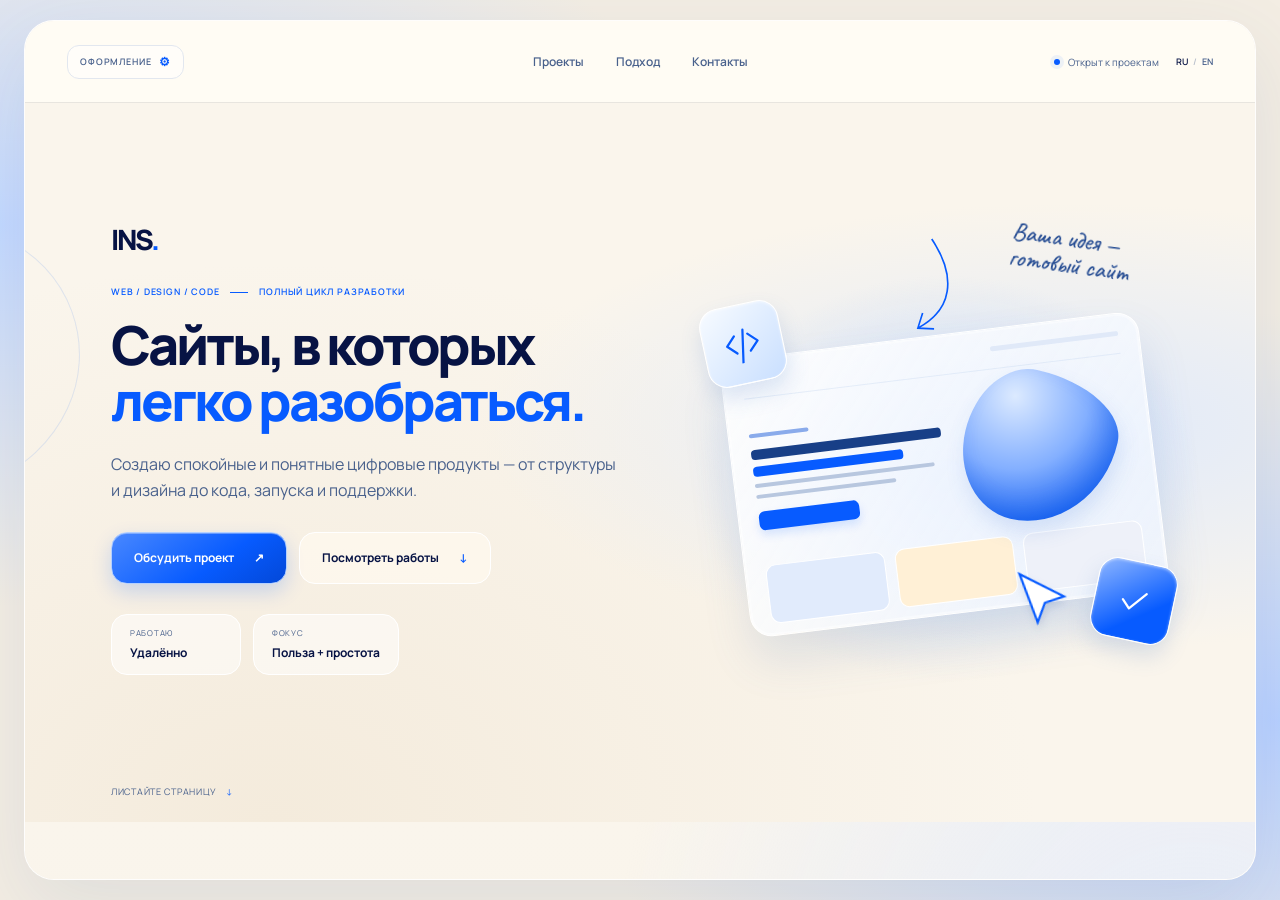
==== commit 2f4f66c6: "Apply cream and blue default design across portfolio" ====
--- a/index.html
+++ b/index.html
@@ -4,7 +4,7 @@
   <meta charset="UTF-8">
   <meta name="viewport" content="width=device-width, initial-scale=1.0, viewport-fit=cover">
   <meta name="description" content="INS — дизайн и разработка понятных сайтов и цифровых продуктов под ключ.">
-  <meta name="theme-color" content="#241a14">
+  <meta name="theme-color" content="#faf5ec">
   <meta name="color-scheme" content="dark light">
   <meta property="og:type" content="website">
   <meta property="og:title" content="INS — понятные сайты для людей и бизнеса">
@@ -14,14 +14,17 @@
   <link rel="icon" href="favicon.svg" type="image/svg+xml">
   <link rel="preconnect" href="https://fonts.googleapis.com">
   <link rel="preconnect" href="https://fonts.gstatic.com" crossorigin>
-  <link rel="stylesheet" href="https://fonts.googleapis.com/css2?family=Manrope:wght@400;500;600&family=Prata&display=swap">
+  <link rel="stylesheet" href="https://fonts.googleapis.com/css2?family=Caveat:wght@500&family=Manrope:wght@400;500;600;700;800&family=Prata&display=swap">
   <link rel="stylesheet" href="styles.css">
   <link rel="stylesheet" href="spacing.css">
   <link rel="stylesheet" href="polish.css">
   <link rel="stylesheet" href="alex-carousel.css">
+  <link rel="stylesheet" href="approach.css">
+  <link rel="stylesheet" href="appearance-legacy.css">
+  <link rel="stylesheet" href="studio.css">
   <script>document.documentElement.classList.remove('no-js');try{if(localStorage.getItem('portfolio-sound')===null)localStorage.setItem('portfolio-sound','off')}catch{}</script>
 </head>
-<body data-background="coffee" data-glass="cocoa">
+<body data-background="mist" data-glass="porcelain">
   <a class="skip-link" href="#main-scroll" data-i18n="skipLink">Перейти к содержимому</a>
 
   <div class="ambient" aria-hidden="true">
@@ -38,15 +41,19 @@
         <div class="appearance" aria-label="Настройки оформления" data-appearance-panel>
           <div class="switcher" role="group" aria-labelledby="background-label">
             <span class="switcher__label" id="background-label" data-i18n="backgroundLabel">Фон</span>
+            <button class="choice choice--mist" type="button" data-background-choice="mist" aria-label="Кремовый фон с голубым свечением" title="Кремовый фон с голубым свечением"><i></i></button>
             <button class="choice choice--coffee" type="button" data-background-choice="coffee" aria-label="Тёмный кофейный фон" title="Тёмный кофейный фон"><i></i></button>
             <button class="choice choice--home" type="button" data-background-choice="home" aria-label="Домашний интерьер" title="Домашний интерьер"><i></i></button>
             <button class="choice choice--glow" type="button" data-background-choice="glow" aria-label="Абстрактный свет" title="Абстрактный свет"><i></i></button>
+            <button class="choice choice--cobalt" type="button" data-background-choice="cobalt" aria-label="Кобальтовый фон" title="Кобальтовый фон"><i></i></button>
           </div>
           <div class="switcher" role="group" aria-labelledby="glass-label">
             <span class="switcher__label" id="glass-label" data-i18n="glassLabel">Стекло</span>
+            <button class="choice choice--porcelain" type="button" data-glass-choice="porcelain" aria-label="Светлое оформление с синими акцентами" title="Светлое оформление с синими акцентами"><i></i></button>
             <button class="choice choice--dark" type="button" data-glass-choice="dark" aria-label="Тёмное стекло" title="Тёмное стекло"><i></i></button>
             <button class="choice choice--milk" type="button" data-glass-choice="milk" aria-label="Молочное стекло" title="Молочное стекло"><i></i></button>
             <button class="choice choice--cocoa" type="button" data-glass-choice="cocoa" aria-label="Коричневое стекло" title="Коричневое стекло"><i></i></button>
+            <button class="choice choice--sand" type="button" data-glass-choice="sand" aria-label="Песочное стекло" title="Песочное стекло"><i></i></button>
           </div>
           <button class="sound-toggle" type="button" data-sound-toggle aria-pressed="false" aria-label="Включить звуки" title="Включить звуки">
             <svg viewBox="0 0 24 24" aria-hidden="true"><path class="sound-toggle__body" d="M5 9h3.2L12 6v12l-3.8-3H5Z"/><path class="sound-toggle__waves" d="M15 9.2c.8.7 1.2 1.6 1.2 2.8s-.4 2.1-1.2 2.8M17.4 7c1.4 1.3 2.1 3 2.1 5s-.7 3.7-2.1 5"/><path class="sound-toggle__mute" d="m15.4 9.4 4.2 5.2m0-5.2-4.2 5.2"/></svg>
@@ -66,6 +73,19 @@
           <p class="hero__lead reveal" data-i18n="heroLead">Создаю спокойные и понятные цифровые продукты — от структуры и дизайна до кода, запуска и поддержки.</p>
           <div class="hero__actions reveal"><a class="button button--primary" href="https://t.me/INS8988" target="_blank" rel="noreferrer"><span data-i18n="heroCta">Обсудить проект</span><i>↗</i></a><a class="button button--quiet" href="#projects"><span data-i18n="heroWork">Посмотреть работы</span><i>↓</i></a></div>
           <div class="hero__facts reveal"><p><span data-i18n="factPlaceLabel">Работаю</span><b data-i18n="factPlace">Удалённо</b></p><p><span data-i18n="factFocusLabel">Фокус</span><b data-i18n="factFocus">Польза + простота</b></p></div>
+        </div>
+        <div class="hero-art" aria-hidden="true">
+          <div class="hero-art__halo"></div>
+          <div class="hero-art__note" data-i18n="heroArtNote">Ваша идея —<br>готовый сайт</div>
+          <svg class="hero-art__arrow" viewBox="0 0 100 75"><path d="M8 5c48-3 73 19 72 57m-11-11 11 12 9-14"/></svg>
+          <div class="hero-art__window">
+            <div class="hero-art__bar"><i></i><i></i><i></i><span></span></div>
+            <div class="hero-art__page"><div class="hero-art__lines"><i></i><b></b><b></b><span></span><span></span><em></em></div><div class="hero-art__shape"></div></div>
+            <div class="hero-art__cards"><i></i><i></i><i></i></div>
+          </div>
+          <div class="hero-art__tile hero-art__tile--code"><svg viewBox="0 0 40 40"><path d="m13 11-9 9 9 9m14-18 9 9-9 9m-4-23-6 34"/></svg></div>
+          <div class="hero-art__tile hero-art__tile--check"><svg viewBox="0 0 40 40"><path d="m9 21 8 8 15-18"/></svg></div>
+          <svg class="hero-art__cursor" viewBox="0 0 48 56"><path d="m6 4 35 28-18 2-10 16Z"/></svg>
         </div>
         <a class="scroll-hint reveal" href="#projects" data-scroll-hint><span data-i18n="scrollHint">Листайте страницу</span><i>↓</i></a>
       </section>
@@ -118,4 +138,4 @@
   <script src="polish.js"></script>
   <script src="approach-redesign.js"></script>
 </body>
-</html>+</html>
--- a/approach.css
+++ b/approach.css
@@ -0,0 +1,159 @@
+/* The reference uses a 1335 × 670 canvas. Container units keep its proportions
+   inside the portfolio's resizable glass panel, independently of the viewport. */
+#approach {
+  container-type: inline-size;
+  padding: 0 !important;
+  overflow: hidden;
+  background: #faf5ec;
+  color: #071344;
+}
+.approach-ref {
+  position: relative;
+  width: 100%;
+  height: 50.19cqw;
+  isolation: isolate;
+  font-family: 'Manrope', Arial, sans-serif;
+  background:
+    radial-gradient(ellipse at 70% 54%, #c9dcff 0%, transparent 32%),
+    radial-gradient(ellipse at 37% 88%, #efe3d2 0%, transparent 45%),
+    linear-gradient(115deg, #fcf8f1, #faf5ed 70%, #f4ede3);
+}
+.approach-ref__scenery {
+  position: absolute;
+  inset: 0;
+  z-index: -1;
+  background: url('assets/approach-scenery.svg') center / 100% 100% no-repeat;
+  pointer-events: none;
+}
+.approach-ref__head { position: absolute; left: 10.75%; top: 2%; width: 60%; }
+#approach .approach-ref__label {
+  display: flex;
+  justify-content: flex-start;
+  gap: .45cqw;
+  margin: 0 0 .7cqw !important;
+  color: #075bff;
+  font: 800 .98cqw/1.4 'Manrope', Arial, sans-serif;
+  letter-spacing: .12em;
+  text-transform: uppercase;
+}
+#approach .approach-ref__label span { color: inherit; }
+#approach .approach-ref__head h2 {
+  margin: 0;
+  color: #061344;
+  font: 800 4.35cqw/.99 'Manrope', Arial, sans-serif;
+  letter-spacing: -.055em;
+}
+#approach .approach-ref__head h2 em { color: #075bff; font: inherit; }
+.approach-ref__intro {
+  margin-top: 1.2cqw;
+  color: #38558e;
+  font-size: 1.29cqw;
+  line-height: 1.4;
+  white-space: pre-line;
+}
+.approach-ref__card {
+  position: absolute;
+  border: 1px solid rgba(255,255,255,.95);
+  border-radius: 1.65cqw;
+  background: linear-gradient(125deg, rgba(255,255,255,.73), rgba(255,252,248,.7));
+  box-shadow: 0 1.5cqw 3cqw #9b866312, inset 0 1px 0 #fff;
+  padding: 2.2cqw 2cqw 1.2cqw 7.1cqw;
+  color: #071344;
+}
+.approach-ref__card--one { left: 11.8%; top: 35.1%; width: 36.4%; min-height: 29%; }
+.approach-ref__card--two {
+  left: 52.9%; top: 33.6%; width: 36.7%; min-height: 32.7%;
+  padding-left: 5.4cqw; padding-top: 2.7cqw;
+  background: linear-gradient(120deg, #deedffdf, #eff4ffd9 75%, #f9f8fbd9);
+  border-color: #fff;
+  box-shadow: 0 0 3.2cqw 1.2cqw #7ba8ff4f, inset 0 0 0 2px #d6e5ff;
+  overflow: hidden;
+}
+.approach-ref__card--two::before {
+  content: '';
+  position: absolute;
+  width: 75%; height: 100%; right: -7%; top: -62%;
+  border-radius: 25% 40% 12% 50%;
+  border: 1px solid #ffffffc9;
+  background: #ffffff38;
+  transform: rotate(8deg);
+  pointer-events: none;
+}
+.approach-ref__card--three { left: 16.6%; top: 68.4%; width: 32.8%; min-height: 28.1%; padding-top: 1.6cqw; padding-left: 6.9cqw; }
+.approach-ref__card--four { left: 54%; top: 70%; width: 32.3%; min-height: 27%; padding-top: 1.25cqw; padding-left: 6.5cqw; }
+.approach-ref__num {
+  position: absolute; left: 1.8cqw; top: 1.4cqw;
+  width: 3cqw; height: 3cqw;
+  display: grid; place-items: center;
+  border: 1px solid #ffffffbd;
+  border-radius: 50%;
+  background: linear-gradient(135deg, #e4eaf5, #f6f7fa);
+  color: #073be6;
+  font-size: 1.1cqw; font-weight: 800;
+}
+.approach-ref__card--two .approach-ref__num { left: 1.5cqw; top: 1.15cqw; background: #d4e6ff80; }
+.approach-ref__icon {
+  position: relative;
+  display: grid; place-items: center;
+  width: 4.9cqw; height: 4.7cqw;
+  margin-bottom: .8cqw;
+  border-radius: 1.15cqw;
+  background: linear-gradient(135deg, #e0eaff, #cddfff);
+  box-shadow: 0 .5cqw 1cqw #3269d018, inset 0 1px 1px #ffffffa6;
+  color: #003dff;
+}
+.approach-ref__icon svg { width: 2.6cqw; height: 2.6cqw; fill: none; stroke: currentColor; stroke-width: 2.6; stroke-linejoin: round; stroke-linecap: round; }
+.approach-ref__icon--featured {
+  background: linear-gradient(160deg, #86acff, #1461ff 52%, #0039d9);
+  border: 1px solid #fff;
+  box-shadow: 0 .35cqw .7cqw #1644bc50, 0 0 1cqw #88b7ff, inset 0 1px 5px #ffffff88;
+  color: #fff;
+}
+.approach-ref__icon--warm { background: linear-gradient(135deg, #fff1d3, #ffe8bd); border: 1px solid #fff; color: #12376f; }
+.approach-ref__card--three .approach-ref__icon { height: 4cqw; margin-bottom: .55cqw; }
+.approach-ref__card--four .approach-ref__icon { height: 4.2cqw; margin-bottom: .6cqw; }
+#approach .approach-ref__card h3 { position: relative; margin: 0; color: #071344; font: 800 1.68cqw/1.22 'Manrope', Arial, sans-serif; letter-spacing: -.045em; }
+.approach-ref__card p { position: relative; margin-top: .55cqw; color: #38558e; font-size: 1.18cqw; line-height: 1.38; white-space: pre-line; }
+.approach-ref__card small { position: absolute; right: 1.7cqw; top: 1.25cqw; display: flex; align-items: center; gap: .5cqw; padding: .45cqw 1cqw; border-radius: 3cqw; background: linear-gradient(110deg, #d8e6ff, #abcaff); color: #043cff; font-size: 1cqw; font-weight: 800; }
+.approach-ref__card small svg { width: 1.4cqw; height: 1.4cqw; fill: none; stroke: currentColor; stroke-width: 1.8; stroke-linecap: round; stroke-linejoin: round; }
+.approach-ref__pebble { position: absolute; right: 2cqw; bottom: 2.3cqw; width: 3.3cqw; height: 3cqw; background: white; border-radius: 42% 58% 34% 66% / 44% 52% 48% 56%; box-shadow: 2px -2px 0 #edf3ff, 0 .4cqw 1cqw #b3a48e12; transform: rotate(12deg); }
+.approach-ref__card--two .approach-ref__pebble { width: 4.8cqw; height: 4.5cqw; right: 1.3cqw; bottom: 1.8cqw; transform: rotate(-32deg); }
+.approach-ref__card--three .approach-ref__pebble { width: 2.8cqw; height: 2.8cqw; right: 1.2cqw; bottom: 3.7cqw; border: .4cqw solid #f0f5ff; border-radius: 50%; }
+.approach-ref__card--four .approach-ref__pebble { right: 1.5cqw; bottom: 2.3cqw; transform: rotate(66deg); }
+.approach-ref__arrows { position: absolute; inset: 0; width: 100%; height: 100%; pointer-events: none; }
+.approach-ref__note { position: absolute; z-index: 1; color: #173e8a; font: 500 1.65cqw/1.03 'Caveat', cursive; white-space: pre-line; }
+.approach-ref__note svg { fill: none; stroke: #075bff; stroke-width: 1.7; stroke-linecap: round; stroke-linejoin: round; }
+.approach-ref__note--top { left: 80.5%; top: 12.6%; transform: rotate(-11deg); }
+.approach-ref__note--top .note-arrow { position: absolute; width: 7.5cqw; height: 6.4cqw; left: -7.8cqw; top: .8cqw; transform: rotate(11deg); }
+.approach-ref__note--top .note-bulb { position: absolute; width: 1.6cqw; height: 2.3cqw; right: -2.3cqw; bottom: -.5cqw; stroke: #f1ae2e; transform: rotate(30deg); }
+.approach-ref__note--left { left: 2.6%; top: 43.8%; font-size: 1.4cqw; transform: rotate(-10deg); }
+.approach-ref__note--left .note-arrow { display: block; width: 5cqw; height: 3.75cqw; margin-left: 3.7cqw; transform: rotate(10deg); }
+.approach-ref__note--right { right: 3.7%; top: 74.5%; font-size: 1.5cqw; transform: rotate(-10deg); }
+.approach-ref__note--right .note-marks { display: block; width: 3.3cqw; height: 2.6cqw; margin: 0 0 .6cqw 2cqw; }
+
+@container (max-width: 800px) {
+  .approach-ref { height: auto; display: grid; grid-template-columns: repeat(2, minmax(0, 1fr)); gap: 22px; padding: 32px 24px; }
+  .approach-ref__head { position: static; grid-column: 1 / -1; width: auto; margin-bottom: 8px; }
+  #approach .approach-ref__label { font-size: 11px; gap: 6px; margin-bottom: 12px !important; }
+  #approach .approach-ref__head h2 { font-size: clamp(34px, 6.3cqw, 50px); }
+  .approach-ref__intro { margin-top: 15px; font-size: 15px; white-space: normal; }
+  .approach-ref__card { position: relative; inset: auto; width: auto; min-height: 240px; padding: 22px; border-radius: 22px; }
+  .approach-ref__num, .approach-ref__card--two .approach-ref__num { left: 18px; top: 20px; width: 34px; height: 34px; font-size: 13px; }
+  .approach-ref__card .approach-ref__icon { width: 58px; height: 56px; border-radius: 14px; margin: 0 0 16px 45px; }
+  .approach-ref__icon svg { width: 30px; height: 30px; }
+  #approach .approach-ref__card h3 { font-size: 21px; }
+  .approach-ref__card p { margin-top: 10px; font-size: 14px; white-space: normal; }
+  .approach-ref__card small { top: 18px; right: 14px; font-size: 10px; padding: 5px 8px; gap: 4px; }
+  .approach-ref__card small svg { width: 14px; height: 14px; }
+  .approach-ref__card--two .approach-ref__icon { margin-top: 26px; }
+  .approach-ref__pebble, .approach-ref__note, .approach-ref__arrows { display: none; }
+  .approach-ref__scenery { opacity: .35; background-size: auto 100%; }
+}
+@container (max-width: 520px) {
+  .approach-ref { grid-template-columns: minmax(0, 1fr); padding: 32px 18px; gap: 24px; }
+  .approach-ref__card { min-height: 0; padding: 22px 24px 26px; }
+  .approach-ref__card--two .approach-ref__icon { margin-top: 16px; }
+  .approach-ref__card:not(.approach-ref__card--four)::after { content: ''; position: absolute; left: 50%; bottom: -20px; width: 10px; height: 10px; border-right: 2px solid #075bff; border-bottom: 2px solid #075bff; transform: rotate(45deg); }
+  .approach-ref__card--two { overflow: visible; }
+  .approach-ref__card--two::before { display: none; }
+}
--- a/appearance-legacy.css
+++ b/appearance-legacy.css
@@ -0,0 +1,51 @@
+/* Optional cobalt / sand appearance. Defaults are defined in studio.css. */
+
+    body[data-background='cobalt'] .ambient{background:#0047ab!important}
+    body[data-background='cobalt'] .ambient__coffee,
+    body[data-background='cobalt'] .ambient__home,
+    body[data-background='cobalt'] .ambient__glow{opacity:0!important}
+    body[data-background='cobalt'] .ambient::before{content:'';position:absolute;inset:0;background:radial-gradient(circle at 18% 20%,rgba(255,255,255,.16),transparent 24%),radial-gradient(circle at 86% 80%,rgba(0,24,78,.32),transparent 34%),linear-gradient(135deg,#0c5cc8 0%,#0047ab 46%,#00337f 100%)}
+    body[data-background='cobalt'] .ambient::after{content:'';position:absolute;inset:-10%;background:linear-gradient(118deg,transparent 20%,rgba(245,230,202,.09) 37%,transparent 52%);transform:rotate(-8deg)}
+
+    body[data-glass='sand']{
+      --glass-bg:rgba(245,230,202,.84);
+      --glass-strong:rgba(245,230,202,.96);
+      --glass-soft:rgba(0,71,171,.075);
+      --glass-line:rgba(0,71,171,.22);
+      --glass-text:#08285a;
+      --glass-muted:rgba(8,40,90,.64);
+      --glass-shadow:0 36px 100px rgba(0,31,86,.30);
+      --accent:#0047ab;
+      --green:#457c66;
+    }
+    body[data-glass='sand'] .glass{box-shadow:var(--glass-shadow),inset 0 1px 0 rgba(255,255,255,.48)}
+    body[data-glass='sand'] .toolbar{background:linear-gradient(180deg,rgba(245,230,202,.98),rgba(245,230,202,.88))}
+    body[data-glass='sand'] .section-label span:first-child,
+    body[data-glass='sand'] em,
+    body[data-glass='sand'] .brand span,
+    body[data-glass='sand'] .inline-link,
+    body[data-glass='sand'] .project__arrow{color:#0047ab!important}
+    body[data-glass='sand'] .button--primary{background:#0047ab!important;color:#f5e6ca!important;border-color:#0047ab!important}
+    body[data-glass='sand'] .availability i{background:#0047ab!important}
+    body[data-glass='sand'] ::selection{background:#0047ab;color:#f5e6ca}
+
+    .choice--cobalt i{border-radius:50%;background:linear-gradient(135deg,#0b67d8,#0047ab 58%,#002e74)!important}
+    .choice--sand i{border-radius:3px;background:#f5e6ca!important;border-color:rgba(0,71,171,.28)!important}
+
+    body[data-glass='sand'] .project--alex-static{background:linear-gradient(145deg,#fff8eb 0%,#f5e6ca 58%,#ead4aa 100%)!important;border-color:rgba(0,71,171,.25)!important;color:#08285a!important;box-shadow:0 28px 85px rgba(0,46,112,.20)!important}
+    body[data-glass='sand'] .project--alex-static h3,
+    body[data-glass='sand'] .alex-static-features b{color:#08285a!important}
+    body[data-glass='sand'] .alex-static-subtitle,
+    body[data-glass='sand'] .alex-static-description,
+    body[data-glass='sand'] .alex-static-features span,
+    body[data-glass='sand'] .alex-static-tech small{color:rgba(8,40,90,.68)!important}
+    body[data-glass='sand'] .alex-static-badge,
+    body[data-glass='sand'] .alex-static-tech span,
+    body[data-glass='sand'] .alex-static-nav>button{background:rgba(0,71,171,.08)!important;border-color:rgba(0,71,171,.22)!important;color:#08285a!important}
+    body[data-glass='sand'] .alex-static-features i{background:rgba(0,71,171,.10)!important;border-color:rgba(0,71,171,.18)!important;color:#0047ab!important}
+    body[data-glass='sand'] .alex-static-actions a{background:#0047ab!important;color:#f5e6ca!important;border-color:#0047ab!important}
+    body[data-glass='sand'] .alex-static-actions a.secondary{background:rgba(0,71,171,.08)!important;color:#08285a!important;border-color:rgba(0,71,171,.22)!important}
+    body[data-glass='sand'] .alex-static-nav>div button{background:rgba(0,71,171,.22)!important}
+    body[data-glass='sand'] .alex-static-nav>div button.is-active{background:#0047ab!important}
+    body[data-glass='sand'] .alex-static-thumbs button.is-active{border-color:#0047ab!important}
+  
--- a/studio.css
+++ b/studio.css
@@ -0,0 +1,185 @@
+/* Cream, ink and electric blue: the default appearance follows the approach art. */
+body[data-glass='porcelain'] {
+  --font-display: 'Manrope', Arial, sans-serif;
+  --accent: #075bff;
+  --green: #075bff;
+  --glass-bg: #faf5ec;
+  --glass-strong: #fffcf7;
+  --glass-soft: #edf3ff;
+  --glass-line: #dce5f4;
+  --glass-text: #071344;
+  --glass-muted: #49618c;
+  --glass-shadow: 0 28px 80px #3e609c1c;
+  --panel-width: min(1360px, calc(100vw - 48px));
+  --panel-height: calc(100svh - 40px);
+  --radius: 30px;
+  color-scheme: light;
+}
+body[data-background='mist'] .ambient {
+  background: radial-gradient(ellipse at 0 25%, #c3d8ff 0%, transparent 40%), radial-gradient(ellipse at 100% 80%, #b8d0ff 0%, transparent 40%), #f3ede3;
+}
+body[data-background='mist'] .ambient > div { opacity: 0; }
+.choice--mist i { background: linear-gradient(130deg, #fff6e6 20%, #9ec2ff); }
+.choice--porcelain i { background: #fff9f0; border: 1px solid #a6bfff; box-shadow: inset -4px -4px 0 #d6e5ff; }
+.hero-art { display: none; }
+body[data-glass='porcelain'] .glass { max-height: none; border-color: #ffffffd9; backdrop-filter: none; }
+body[data-glass='porcelain'] .scroll { background: #faf5ec; }
+body[data-glass='porcelain'] .toolbar { background: #fffcf5ed; border-bottom-color: #e8e5df; }
+body[data-glass='porcelain'] .nav a { font-size: 12px; }
+body[data-glass='porcelain'] .nav a.is-active { color: var(--accent); }
+body[data-glass='porcelain'] .nav a::after { height: 2px; border-radius: 2px; }
+body[data-glass='porcelain'] .appearance-toggle { background: #fffdf9; border-color: #e2e7ef; font-size: 9px; border-radius: 12px; }
+body[data-glass='porcelain'] .appearance-wrap .appearance { gap: 12px; flex-wrap: wrap; max-width: min(480px, calc(100vw - 70px)); padding: 16px; border-radius: 18px; background: #fffcf8; box-shadow: 0 14px 40px #183d8126; }
+body[data-glass='porcelain'] .availability { font-size: 10px; }
+body[data-glass='porcelain'] .availability > i { box-shadow: 0 0 0 4px #075bff12; }
+body[data-glass='porcelain'] .section { scroll-margin-top: 16px; }
+body[data-glass='porcelain'] .hero {
+  width: 100%; min-height: min(720px, calc(var(--panel-height) - var(--toolbar-height)));
+  padding: 50px 7% 76px;
+  display: grid; grid-template-columns: minmax(0, 1.35fr) minmax(0, 1fr); gap: 16px;
+  overflow: hidden; isolation: isolate;
+  background: radial-gradient(ellipse at 85% 45%, #d6e5ffb3, transparent 40%), radial-gradient(ellipse at 20% 100%, #eee1cc80, transparent 55%), #faf5ec;
+}
+body[data-glass='porcelain'] .hero::before { content: ''; position: absolute; z-index: -1; width: 270px; height: 270px; left: -220px; top: 120px; border: 1px solid #b4c8eb66; border-radius: 43% 57% 65% 35%; transform: rotate(25deg); }
+body[data-glass='porcelain'] .brand { font: 800 28px/1 var(--font-body); letter-spacing: -.07em; margin-bottom: 32px; }
+body[data-glass='porcelain'] .eyebrow { color: var(--accent); font-size: 9px; letter-spacing: .09em; flex-wrap: wrap; }
+body[data-glass='porcelain'] .hero h1 { margin-top: 18px; font: 800 clamp(38px, 4.2vw, 60px)/1.04 var(--font-body); letter-spacing: -.058em; }
+body[data-glass='porcelain'] :is(.hero h1, .section-head h2) em { font-style: normal; color: var(--accent); }
+body[data-glass='porcelain'] .hero__lead { max-width: 510px; margin-top: 22px; font-size: 16px; line-height: 1.65; }
+body[data-glass='porcelain'] .hero__actions { margin-top: 28px; gap: 12px; }
+body[data-glass='porcelain'] .button { min-height: 52px; padding-inline: 22px; border-radius: 16px; font-size: 12px; font-weight: 700; }
+body[data-glass='porcelain'] .button--primary { color: #fff; background: linear-gradient(145deg, #4988ff, #075bff 60%, #0348d8); border: 1px solid #b4d0ff; box-shadow: 0 8px 20px #075bff30, inset 0 1px 0 #ffffff55; }
+body[data-glass='porcelain'] .button--primary i { color: #fff; }
+body[data-glass='porcelain'] .button--quiet { background: #fffaf0b3; border-color: #fff; }
+body[data-glass='porcelain'] .button:hover { box-shadow: 0 10px 24px #075bff26; }
+body[data-glass='porcelain'] .hero__facts { margin-top: 30px; gap: 12px; }
+body[data-glass='porcelain'] .hero__facts p { padding: 12px 18px; min-width: 130px; background: #ffffff80; border: 1px solid #fff; border-radius: 16px; }
+body[data-glass='porcelain'] .hero__facts span { font-size: 8px; }
+body[data-glass='porcelain'] .hero__facts b { font-size: 12px; font-weight: 700; }
+body[data-glass='porcelain'] .scroll-hint { left: 7%; bottom: 24px; font-size: 9px; }
+
+/* A small website illustration, built from native shapes rather than an image. */
+body[data-glass='porcelain'] .hero-art { display: block; position: relative; width: 100%; aspect-ratio: 1; }
+.hero-art__halo { position: absolute; inset: 8% -10% -5%; border-radius: 50%; background: radial-gradient(ellipse, #a7c9ff8c, transparent 67%); }
+.hero-art__window { position: absolute; inset: 24% 3% 13% 2%; border: 1px solid #fff; border-radius: 22px; background: linear-gradient(130deg, #ffffffdf, #eff5ffbc); box-shadow: 0 25px 45px #476fb526, inset 0 0 0 2px #ffffff66; transform: rotate(-7deg); padding: 0 20px 20px; }
+.hero-art__bar { height: 40px; display: flex; align-items: center; gap: 5px; border-bottom: 1px solid #cfdef37a; }
+.hero-art__bar i { width: 5px; height: 5px; background: #b7cbee; border-radius: 50%; }
+.hero-art__bar span { width: 34%; height: 5px; margin-left: auto; border-radius: 9px; background: #e0e9f8; }
+.hero-art__page { display: grid; grid-template-columns: 1.2fr 1fr; gap: 10px; align-items: center; height: 65%; }
+.hero-art__lines { display: grid; gap: 7px; }
+.hero-art__lines i { width: 30%; height: 4px; margin-bottom: 5px; background: #8aabeb; border-radius: 4px; }
+.hero-art__lines b { width: 95%; height: 10px; border-radius: 4px; background: #183f87; }
+.hero-art__lines b:nth-of-type(2) { width: 75%; background: #075bff; }
+.hero-art__lines span { width: 90%; height: 4px; background: #b8c7df; border-radius: 4px; }
+.hero-art__lines span:nth-of-type(2) { width: 70%; }
+.hero-art__lines em { width: 50%; height: 19px; margin-top: 6px; background: #075bff; border-radius: 6px; box-shadow: 0 5px 10px #075bff26; }
+.hero-art__shape { width: 90%; aspect-ratio: 1; border-radius: 38% 62% 58% 42% / 50% 35% 65% 50%; background: radial-gradient(circle at 27% 20%, #dceaff, #83afff 45%, #1762f3 80%); box-shadow: inset -8px -10px 20px #034cd82b, 5px 10px 20px #3f74d52b; transform: rotate(20deg); }
+.hero-art__cards { height: 23%; display: grid; grid-template-columns: repeat(3, 1fr); gap: 10px; }
+.hero-art__cards i { border: 1px solid #fff; border-radius: 10px; background: #e1ebfc; }
+.hero-art__cards i:nth-child(2) { background: #fff0d6; }
+.hero-art__cards i:nth-child(3) { background: #eef1f9; }
+.hero-art__tile { position: absolute; display: grid; place-items: center; width: 18%; aspect-ratio: 1; border: 1px solid #fff; border-radius: 24%; box-shadow: 0 12px 22px #4475c32e, inset 0 1px 3px #ffffff8c; }
+.hero-art__tile svg { width: 50%; fill: none; stroke: currentColor; stroke-width: 2.3; stroke-linecap: round; stroke-linejoin: round; }
+.hero-art__tile--code { left: -5%; top: 17%; color: #075bff; background: linear-gradient(140deg, #f7fbff, #c9dfff); transform: rotate(-12deg); }
+.hero-art__tile--check { right: -1%; bottom: 7%; color: #fff; background: linear-gradient(145deg, #90b7ff, #075bff 65%); transform: rotate(12deg); }
+.hero-art__cursor { position: absolute; width: 12%; right: 22%; bottom: 10%; fill: #fff; stroke: #075bff; stroke-width: 2; filter: drop-shadow(0 5px 4px #274e9326); transform: rotate(-12deg); }
+.hero-art__note { position: absolute; right: 2%; top: 0; max-width: 150px; font: 500 25px/1.05 'Caveat', cursive; color: #244b92; transform: rotate(8deg); }
+.hero-art__arrow { position: absolute; top: 4%; left: 34%; width: 22%; height: 20%; fill: none; stroke: #075bff; stroke-width: 1.7; transform: rotate(60deg); }
+
+body[data-glass='porcelain'] .projects { background: radial-gradient(ellipse at 95% 20%, #e1ebff, transparent 38%), linear-gradient(#faf5ec, #f4eddf 75%, #faf5ec); padding-inline: 7%; }
+body[data-glass='porcelain'] .section-head { column-gap: 40px; }
+body[data-glass='porcelain'] .section-label { color: var(--accent); font-size: 11px; font-weight: 800; letter-spacing: .12em; }
+body[data-glass='porcelain'] .section-label span:first-child::after { content: ' /'; }
+body[data-glass='porcelain'] #approach .section-label span:first-child::after { content: none; }
+body[data-glass='porcelain'] .section-head h2 { font: 800 clamp(34px, 3.8vw, 52px)/1.08 var(--font-body); letter-spacing: -.055em; }
+body[data-glass='porcelain'] .section-head > p:last-child { font-size: 14px; line-height: 1.65; }
+body[data-glass='porcelain'] .project-list { gap: 24px; }
+body[data-glass='porcelain'] .project { border: 1px solid #fff; border-radius: 26px; background: #fffcf6d9; box-shadow: 0 14px 32px #665d4510; }
+body[data-glass='porcelain'] .project:hover { border-color: #b3cdff; box-shadow: 0 18px 38px #4371b51f; }
+body[data-glass='porcelain'] .project__copy { padding: 26px 28px 30px; }
+body[data-glass='porcelain'] .project__copy h3 { font: 800 29px/1.18 var(--font-body); letter-spacing: -.045em; margin-top: 16px; }
+body[data-glass='porcelain'] .project__meta { font-size: 9px; color: #4668a1; letter-spacing: .05em; }
+body[data-glass='porcelain'] .project__copy > p:not(.project__meta) { font-size: 14px; line-height: 1.65; }
+body[data-glass='porcelain'] .project__results span { font-size: 12px; line-height: 1.5; padding-left: 19px; }
+body[data-glass='porcelain'] .project__copy li { font-size: 9px; padding: 5px 10px; border: 0; border-radius: 8px; background: #eaf1ff; color: #315ca2; }
+body[data-glass='porcelain'] .project__arrow { width: 40px; height: 40px; border-radius: 14px; border-color: #fff; color: #075bff; background: #ffffffeb; font-size: 20px; }
+body[data-glass='porcelain'] .project__cover:hover .project__arrow { background: #075bff; color: #fff; }
+body[data-glass='porcelain'] .project-preview--textmate { background: linear-gradient(145deg, #e1ebff, #c7dcff); }
+body[data-glass='porcelain'] .project-preview--git { background: linear-gradient(145deg, #e7ecf6, #d7e0ed); }
+body[data-glass='porcelain'] .project-preview--auto { background: linear-gradient(145deg, #fff0d4, #e9dbc6); }
+body[data-glass='porcelain'] .project-preview--future { background: radial-gradient(ellipse at 80% 20%, #c3d9ff, transparent 75%), #eaf2ff; }
+body[data-glass='porcelain'] .future-ui { background: #ffffffb3; border: 1px solid #fff; box-shadow: 0 20px 35px #4871b522; }
+body[data-glass='porcelain'] .future-ui strong { background: linear-gradient(145deg, #75a4ff, #075bff); color: #fff; border-color: #fff; box-shadow: 0 8px 20px #075bff33; }
+body[data-glass='porcelain'] .inline-link { font-size: 13px; }
+body[data-glass='porcelain'] .project--alex-static { background: radial-gradient(ellipse at 85% 50%, #dce9ff 0%, transparent 60%), #fffcf7; padding: 30px; border-radius: 26px; }
+body[data-glass='porcelain'] .project--alex-static h3 { font-weight: 800; letter-spacing: -.05em; }
+body[data-glass='porcelain'] .alex-static-badge { background: #e8f0ff; border-color: #dce8ff; color: #075bff; }
+body[data-glass='porcelain'] .alex-static-features i { background: linear-gradient(140deg, #e9f2ff, #cee0ff); border-color: #fff; box-shadow: 0 4px 10px #075bff0d; }
+body[data-glass='porcelain'] .alex-static-actions a { background: #075bff; color: #fff; border: 1px solid #c1d7ff; border-radius: 13px; }
+body[data-glass='porcelain'] .alex-static-actions a.secondary { background: #fff9ef; border-color: #dde5f3; color: #204482; }
+body[data-glass='porcelain'] .alex-static-nav > button { background: #fff; border-color: #fff; color: #075bff; box-shadow: 0 5px 14px #3c66a81a; }
+body[data-glass='porcelain'] .alex-static-stage button { box-shadow: 0 18px 34px #355a982e; }
+
+body[data-glass='porcelain'] .contacts { padding-inline: 7%; background: radial-gradient(ellipse at 95% 45%, #cfdeff99, transparent 50%), linear-gradient(#faf5ec, #f2e8d8); }
+body[data-glass='porcelain'] .contacts__glow { background: radial-gradient(circle, #d2e2ff66, transparent 70%); }
+body[data-glass='porcelain'] .trust-line { max-width: none; padding: 22px 26px; border-radius: 22px; border-color: #fff; background: #fffdf7bf; box-shadow: 0 8px 24px #6b5b4010; }
+body[data-glass='porcelain'] .trust-line > i { flex: 0 0 40px; height: 40px; display: grid; place-items: center; background: #e3edff; border-radius: 13px; font-size: 22px; }
+body[data-glass='porcelain'] .trust-line strong { font: 800 19px/1.35 var(--font-body); letter-spacing: -.03em; }
+body[data-glass='porcelain'] .trust-line span { font-size: 13px; line-height: 1.55; }
+body[data-glass='porcelain'] .contact-list { max-width: none; display: grid; grid-template-columns: repeat(3, minmax(0, 1fr)); gap: 16px; border: 0; margin-top: 30px; }
+body[data-glass='porcelain'] .contact-list a { position: relative; grid-template-columns: minmax(0, 1fr); align-content: start; gap: 22px; min-height: 145px; padding: 24px; border: 1px solid #fff; border-radius: 22px; background: #ffffffa6; transition: transform .2s, box-shadow .2s; }
+body[data-glass='porcelain'] .contact-list a:first-child { background: linear-gradient(135deg, #ebf2ff, #d5e5ff); box-shadow: 0 8px 26px #075bff17; }
+body[data-glass='porcelain'] .contact-list a:hover { padding: 24px; transform: translateY(-3px); box-shadow: 0 10px 30px #075bff1f; }
+body[data-glass='porcelain'] .contact-list span { font-size: 12px; gap: 10px; }
+body[data-glass='porcelain'] .contact-list b { font: 800 clamp(17px, 1.65vw, 23px)/1.3 var(--font-body); letter-spacing: -.03em; padding-right: 18px; }
+body[data-glass='porcelain'] .contact-list em { position: absolute; right: 19px; top: 20px; width: 30px; height: 30px; display: grid; place-items: center; border-radius: 50%; background: #fff; }
+body[data-glass='porcelain'] .footer { font-size: 9px; letter-spacing: .03em; border-color: #dbdfe6; }
+
+@media (max-width: 1050px) {
+  body[data-glass='porcelain'] .hero { padding-inline: 5%; grid-template-columns: minmax(0, 1.35fr) minmax(0, .85fr); }
+  body[data-glass='porcelain'] .hero h1 { font-size: clamp(38px, 4.8vw, 50px); }
+  body[data-glass='porcelain'] .hero__lead { font-size: 15px; }
+  body[data-glass='porcelain'] .projects, body[data-glass='porcelain'] .contacts { padding-inline: 5%; }
+  body[data-glass='porcelain'] .hero__actions { gap: 8px; }
+  body[data-glass='porcelain'] .button { padding-inline: 16px; font-size: 11px; }
+  .hero-art__note { font-size: 22px; }
+}
+@media (max-width: 760px) {
+  body[data-glass='porcelain'] { --panel-width: calc(100vw - 16px); --panel-height: calc(100svh - 16px); --radius: 22px; }
+  body[data-glass='porcelain'] .toolbar { padding-inline: 18px; }
+  body[data-glass='porcelain'] .nav a { font-size: 11px; }
+  body[data-glass='porcelain'] .hero { grid-template-columns: minmax(0, 1fr); gap: 0; min-height: 0; padding: 32px 24px 50px; }
+  body[data-glass='porcelain'] .hero h1 { font-size: clamp(34px, 7.4vw, 54px); }
+  body[data-glass='porcelain'] .brand { margin-bottom: 24px; }
+  body[data-glass='porcelain'] .eyebrow { font-size: 8px; gap: 7px; }
+  body[data-glass='porcelain'] .hero__lead { font-size: 15px; }
+  body[data-glass='porcelain'] .hero__actions { flex-direction: row; }
+  body[data-glass='porcelain'] .button { width: auto; flex: 1 1 auto; }
+  body[data-glass='porcelain'] .hero__facts { justify-content: flex-start; gap: 10px; margin-top: 22px; }
+  body[data-glass='porcelain'] .hero__facts p { flex: 1; min-width: 0; padding: 12px; }
+  body[data-glass='porcelain'] .hero-art { max-width: 350px; margin: 22px auto 0; }
+  body[data-glass='porcelain'] .scroll-hint { left: 24px; bottom: 18px; }
+  body[data-glass='porcelain'] .projects, body[data-glass='porcelain'] .contacts { padding-inline: 18px; }
+  body[data-glass='porcelain'] .section-head { gap: 16px; }
+  body[data-glass='porcelain'] .section-head h2 { font-size: clamp(32px, 7.8vw, 46px); }
+  body[data-glass='porcelain'] .project-list { gap: 20px; }
+  body[data-glass='porcelain'] .project--alex-static { padding: 20px; }
+  body[data-glass='porcelain'] .project__copy { padding: 24px 20px; }
+  body[data-glass='porcelain'] .project__copy h3 { font-size: 27px; }
+  body[data-glass='porcelain'] .project__meta { flex-direction: row; flex-wrap: wrap; }
+  body[data-glass='porcelain'] .trust-line { padding: 18px; gap: 12px; }
+  body[data-glass='porcelain'] .trust-line strong { font-size: 17px; }
+  body[data-glass='porcelain'] .trust-line span { font-size: 12px; }
+  body[data-glass='porcelain'] .contact-list { grid-template-columns: minmax(0, 1fr); gap: 12px; }
+  body[data-glass='porcelain'] .contact-list a { min-height: 125px; gap: 15px; }
+  body[data-glass='porcelain'] .contact-list b { font-size: 22px; }
+  body[data-glass='porcelain'] .footer { font-size: 8px; }
+}
+@media (max-width: 360px) {
+  body[data-glass='porcelain'] .hero { padding-inline: 18px; }
+  body[data-glass='porcelain'] .hero h1 { font-size: 32px; }
+  body[data-glass='porcelain'] .hero__actions { flex-direction: column; }
+  body[data-glass='porcelain'] .appearance-wrap .appearance { padding: 12px; gap: 10px; }
+  body[data-glass='porcelain'] .switcher + .switcher { padding-left: 0; border-left: 0; }
+  body[data-glass='porcelain'] .trust-line > i { display: none; }
+}
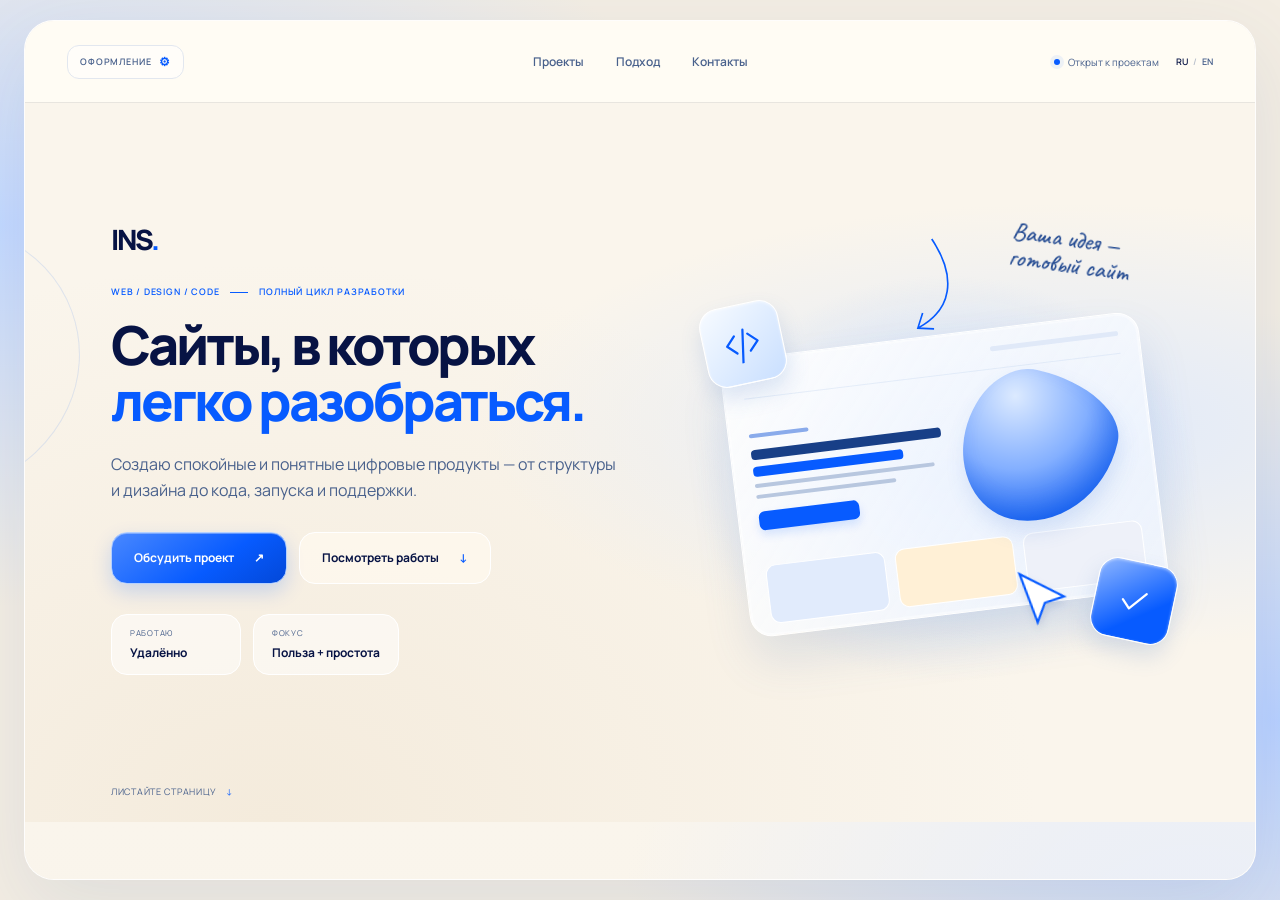
==== commit 7eb7a801: "Rewrite project and contact copy in plain language" ====
--- a/index.html
+++ b/index.html
@@ -91,7 +91,7 @@
       </section>
 
       <section class="projects section" id="projects" aria-labelledby="projects-title">
-        <header class="section-head reveal"><p class="section-label"><span>01</span><span data-i18n="projectsLabel">Избранные проекты</span></p><h2 id="projects-title" data-i18n-html="projectsTitle">Не просто страницы.<br><em>Рабочие системы.</em></h2><p data-i18n="projectsIntro">В каждом проекте сначала разбираюсь в задаче, а затем соединяю содержание, интерфейс и разработку в одно целое.</p></header>
+        <header class="section-head reveal"><p class="section-label"><span>01</span><span data-i18n="projectsLabel">Портфолио</span></p><h2 id="projects-title" data-i18n-html="projectsTitle">Мои <em>проекты</em></h2><p data-i18n="projectsIntro">Здесь можно посмотреть, что я уже сделал: сайты, приложения и небольшие инструменты для повседневных задач.</p></header>
         <div class="project-list">
           <article class="project reveal">
             <a class="project__cover" href="https://alex-educator.com" target="_blank" rel="noreferrer" aria-label="Открыть Alex Educator">
@@ -104,17 +104,17 @@
             <a class="project__cover" href="https://github.com/Insolent77/TextMate" target="_blank" rel="noreferrer" aria-label="Открыть TextMate на GitHub">
               <div class="preview project-preview project-preview--textmate" aria-hidden="true"><div class="project-preview__frame textmate-ui"><header><b>TextMate</b><span>● AI ready</span></header><div class="textmate-ui__body"><p>Мы пошли домой потому что стемнело.</p><div><i>Исправить</i><i>Перевод</i><i>Короче</i></div><p class="textmate-ui__result">Мы пошли домой, потому что стемнело.</p></div></div></div><span class="project__arrow">↗</span>
             </a>
-            <div class="project__copy"><p class="project__meta"><span>02 / BROWSER EXTENSION</span><span data-i18n="browserExtension">Расширение</span></p><h3>TextMate</h3><p data-i18n="textMateDescription">ИИ-расширение для работы с выделенным текстом: исправляет ошибки, переводит, сокращает и переписывает текст в нужном стиле — локально через Ollama или через облачный API.</p><div class="project__results"><span data-extra-i18n="textMateResultOne">Работает прямо в браузере</span><span data-extra-i18n="textMateResultTwo">Локальные и облачные AI-модели</span></div><ul aria-label="Технологии"><li>JavaScript</li><li>Browser API</li><li>Ollama</li><li>AI API</li></ul></div>
+            <div class="project__copy"><p class="project__meta"><span>02 / BROWSER EXTENSION</span><span data-i18n="browserExtension">Помощник в браузере</span></p><h3 data-i18n="textMateTitle">TextMate — помощник с текстом</h3><p data-i18n="textMateDescription">Когда нужно поправить письмо, перевести абзац или сократить длинный текст, не обязательно открывать отдельный сервис. Выделяете нужный фрагмент на странице — TextMate помогает отредактировать его прямо в браузере.</p><div class="project__results"><span data-extra-i18n="textMateResultOne">Исправляет ошибки, переводит и сокращает текст</span><span data-extra-i18n="textMateResultTwo">Не нужно копировать текст в другой сервис</span></div><ul aria-label="Технологии"><li>JavaScript</li><li>Browser API</li><li>Ollama</li><li>AI API</li></ul></div>
           </article>
 
           <article class="project reveal">
             <a class="project__cover" href="https://insolent77.github.io/git-time-machine" target="_blank" rel="noreferrer" aria-label="Открыть Git Time Machine"><div class="preview project-preview project-preview--git" aria-hidden="true"><div class="project-preview__frame git-ui"><header><span>GIT TIME MACHINE</span><b>LIVE</b></header><div class="git-map"><i></i><i></i><i></i><i></i><i></i><span>main</span><span>feature/ui</span><span>release</span></div><footer><span>34 commits</span><span>Explore →</span></footer></div></div><span class="project__arrow">↗</span></a>
-            <div class="project__copy"><p class="project__meta"><span>03 / DEV TOOL</span><span data-i18n="webApp">Веб-приложение</span></p><h3>Git Time Machine</h3><p data-i18n="gitDescription">Интерактивная временная карта, которая превращает историю коммитов и веток в понятный рассказ о развитии проекта.</p><div class="project__results"><span data-extra-i18n="gitResultOne">Интерактивная визуализация истории Git</span><span data-extra-i18n="gitResultTwo">Ветки и коммиты в одном сценарии</span></div><ul aria-label="Технологии"><li>TypeScript</li><li>Git</li><li>Data UI</li><li>Motion</li></ul></div>
+            <div class="project__copy"><p class="project__meta"><span>03 / DEV TOOL</span><span data-i18n="webApp">Для разработчиков</span></p><h3 data-i18n="gitTitle">Git Time Machine — история проекта</h3><p data-i18n="gitDescription">Разработчики сохраняют изменения в коде с помощью Git. Со временем таких записей становится много, и разобраться в них непросто. Этот инструмент показывает историю проекта на карте: можно посмотреть, что менялось и как шла работа.</p><div class="project__results"><span data-extra-i18n="gitResultOne">Показывает изменения в порядке их появления</span><span data-extra-i18n="gitResultTwo">Помогает проследить разные направления работы</span></div><ul aria-label="Технологии"><li>TypeScript</li><li>Git</li><li>Data UI</li><li>Motion</li></ul></div>
           </article>
 
           <article class="project reveal">
             <a class="project__cover" href="https://t.me/INS8988" target="_blank" rel="noreferrer" aria-label="Обсудить новый проект"><div class="preview project-preview project-preview--future" aria-hidden="true"><div class="project-preview__frame future-ui"><span class="future-ui__label">YOUR PROJECT</span><div class="future-ui__wire"><i></i><i></i><i></i><i></i></div><strong>+</strong><small>Сайт / сервис / автоматизация</small></div></div><span class="project__arrow">↗</span></a>
-            <div class="project__copy"><p class="project__meta"><span>04 / YOUR PROJECT</span><span data-i18n="inProgress">Место для нового</span></p><h3 data-i18n="futureTitle">Здесь может быть ваш проект</h3><p data-i18n="futureDescription">Если вам нужен понятный сайт, сервис или нестандартный цифровой продукт — обсудим задачу и соберём решение под неё.</p><div class="project__results"><span data-extra-i18n="futureResultOne">Сайт / сервис / автоматизация</span><span data-extra-i18n="futureResultTwo">Решение под конкретную задачу</span></div><a class="inline-link" href="https://t.me/INS8988" target="_blank" rel="noreferrer"><span data-i18n="futureCta">Обсудить проект</span> ↗</a></div>
+            <div class="project__copy"><p class="project__meta"><span>04 / YOUR PROJECT</span><span data-i18n="inProgress">Место для нового</span></p><h3 data-i18n="futureTitle">Ваш будущий сайт</h3><p data-i18n="futureDescription">Может быть, вы хотите рассказать о своём деле, принимать заявки или избавить себя от ручной работы. Напишите, что задумали. Вместе разберёмся, что для этого нужно и с чего начать.</p><div class="project__results"><span data-extra-i18n="futureResultOne">Помогу разобраться, какой сайт вам нужен</span><span data-extra-i18n="futureResultTwo">Объясню, как всё устроено и как этим пользоваться</span></div><a class="inline-link" href="https://t.me/INS8988" target="_blank" rel="noreferrer"><span data-i18n="futureCta">Обсудить проект</span> ↗</a></div>
           </article>
         </div>
       </section>
@@ -127,8 +127,8 @@
 
       <section class="contacts section" id="contacts" aria-labelledby="contacts-title">
         <div class="contacts__glow" aria-hidden="true"></div>
-        <div class="trust-line reveal"><i>→</i><p><strong data-extra-i18n="trustTitle">Есть задача, но нет ТЗ? Нормально.</strong><span data-extra-i18n="trustText">Опишите своими словами, что хотите получить — помогу сформулировать решение.</span></p></div>
-        <header class="section-head section-head--contacts reveal"><p class="section-label"><span>03</span><span data-i18n="contactsLabel">Контакты</span></p><h2 id="contacts-title" data-i18n-html="contactsTitle">Расскажите об идее.<br><em>Начнём с разговора.</em></h2><p data-i18n="contactsIntro">Техническое задание не обязательно. Опишите задачу своими словами — я уточню главное и предложу следующий шаг.</p></header>
+        <div class="trust-line reveal"><i>→</i><p><strong data-extra-i18n="trustTitle">Есть задача, но нет тз — это нормально</strong><span data-extra-i18n="trustText">Не нужно заранее разбираться в технических деталях. Расскажите, что хотите получить, а я помогу с остальным.</span></p></div>
+        <header class="section-head section-head--contacts reveal"><p class="section-label"><span>03</span><span data-i18n="contactsLabel">Контакты</span></p><h2 id="contacts-title" data-i18n-html="contactsTitle">Расскажите об идее,<br><em>и я помогу её реализовать</em></h2><p data-i18n="contactsIntro">Напишите мне, что хотите сделать. Можно своими словами, с примерами или просто ссылкой на сайт, который вам нравится.</p></header>
         <div class="contact-list reveal"><a href="https://t.me/INS8988" target="_blank" rel="noreferrer"><span><i>01</i>Telegram</span><b>@INS8988</b><em>↗</em></a><a href="https://github.com/INSolent77" target="_blank" rel="noreferrer"><span><i>02</i>GitHub</span><b>INSolent77</b><em>↗</em></a><a href="https://www.avito.ru/nizhniy_novgorod/predlozheniya_uslug/sozdanie_saytov_pod_klyuch_8267151504" target="_blank" rel="noreferrer"><span><i>03</i>Avito</span><b data-i18n="avitoText">Создание сайтов</b><em>↗</em></a></div>
         <footer class="footer reveal"><span>© <b data-year>2026</b> INS</span><span data-i18n="footerText">Дизайн и разработка с вниманием к людям</span><a href="#top" data-i18n="backTop">Наверх ↑</a></footer>
       </section>
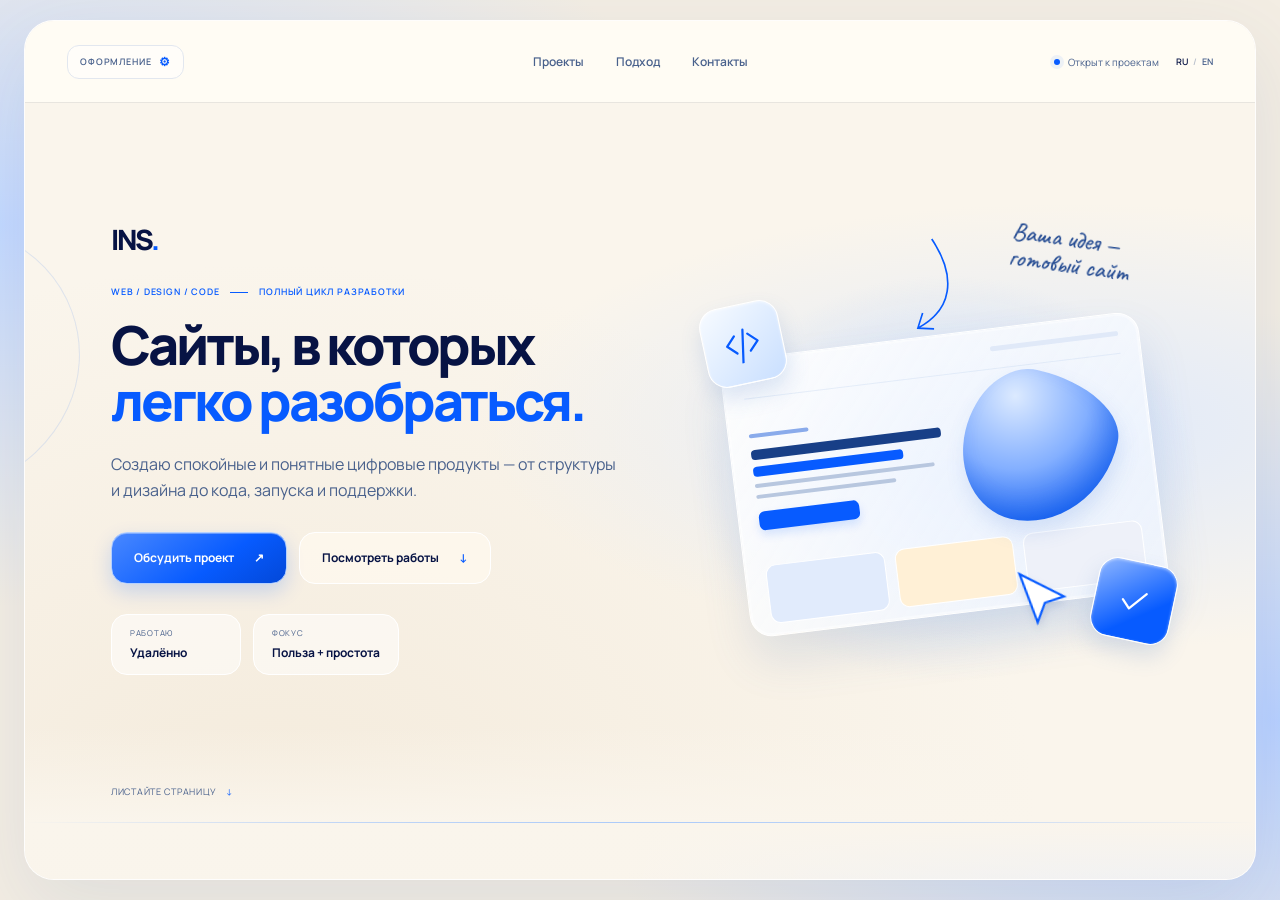
==== commit 04a35d0e: "Add private portfolio statistics with Supabase" ====
--- a/index.html
+++ b/index.html
@@ -9,7 +9,14 @@
   <meta property="og:type" content="website">
   <meta property="og:title" content="INS — понятные сайты для людей и бизнеса">
   <meta property="og:description" content="Проектирование, дизайн и разработка — от идеи до запуска.">
-  <meta property="og:image" content="assets/og-cover.png">
+  <meta property="og:url" content="https://insolent77.github.io/portfolio/">
+  <meta property="og:image" content="https://insolent77.github.io/portfolio/assets/og-cover-v2.png">
+  <meta property="og:image:type" content="image/png">
+  <meta property="og:image:width" content="1200">
+  <meta property="og:image:height" content="630">
+  <meta property="og:image:alt" content="INS portfolio">
+  <meta name="twitter:card" content="summary_large_image">
+  <meta name="twitter:image" content="https://insolent77.github.io/portfolio/assets/og-cover-v2.png">
   <title>INS — дизайн и разработка сайтов</title>
   <link rel="icon" href="favicon.svg" type="image/svg+xml">
   <link rel="preconnect" href="https://fonts.googleapis.com">
@@ -25,7 +32,7 @@
   <script>document.documentElement.classList.remove('no-js');try{if(localStorage.getItem('portfolio-sound')===null)localStorage.setItem('portfolio-sound','off')}catch{}</script>
 </head>
 <body data-background="mist" data-glass="porcelain">
-  <a class="skip-link" href="#main-scroll" data-i18n="skipLink">Перейти к содержимому</a>
+  <a data-stat="skip" class="skip-link" href="#main-scroll" data-i18n="skipLink">Перейти к содержимому</a>
 
   <div class="ambient" aria-hidden="true">
     <div class="ambient__coffee"></div>
@@ -37,41 +44,41 @@
   <main class="glass" aria-label="Портфолио INS">
     <header class="toolbar">
       <div class="appearance-wrap">
-        <button class="appearance-toggle" type="button" data-appearance-toggle aria-expanded="false"><span data-extra-i18n="appearanceToggle">Оформление</span><i>⚙</i></button>
+        <button data-stat="appearance" class="appearance-toggle" type="button" data-appearance-toggle aria-expanded="false"><span data-extra-i18n="appearanceToggle">Оформление</span><i>⚙</i></button>
         <div class="appearance" aria-label="Настройки оформления" data-appearance-panel>
           <div class="switcher" role="group" aria-labelledby="background-label">
             <span class="switcher__label" id="background-label" data-i18n="backgroundLabel">Фон</span>
-            <button class="choice choice--mist" type="button" data-background-choice="mist" aria-label="Кремовый фон с голубым свечением" title="Кремовый фон с голубым свечением"><i></i></button>
-            <button class="choice choice--coffee" type="button" data-background-choice="coffee" aria-label="Тёмный кофейный фон" title="Тёмный кофейный фон"><i></i></button>
-            <button class="choice choice--home" type="button" data-background-choice="home" aria-label="Домашний интерьер" title="Домашний интерьер"><i></i></button>
-            <button class="choice choice--glow" type="button" data-background-choice="glow" aria-label="Абстрактный свет" title="Абстрактный свет"><i></i></button>
-            <button class="choice choice--cobalt" type="button" data-background-choice="cobalt" aria-label="Кобальтовый фон" title="Кобальтовый фон"><i></i></button>
+            <button data-stat="theme-mist" class="choice choice--mist" type="button" data-background-choice="mist" aria-label="Кремовый фон с голубым свечением" title="Кремовый фон с голубым свечением"><i></i></button>
+            <button data-stat="theme-coffee" class="choice choice--coffee" type="button" data-background-choice="coffee" aria-label="Тёмный кофейный фон" title="Тёмный кофейный фон"><i></i></button>
+            <button data-stat="theme-home" class="choice choice--home" type="button" data-background-choice="home" aria-label="Домашний интерьер" title="Домашний интерьер"><i></i></button>
+            <button data-stat="theme-glow" class="choice choice--glow" type="button" data-background-choice="glow" aria-label="Абстрактный свет" title="Абстрактный свет"><i></i></button>
+            <button data-stat="theme-cobalt" class="choice choice--cobalt" type="button" data-background-choice="cobalt" aria-label="Кобальтовый фон" title="Кобальтовый фон"><i></i></button>
           </div>
           <div class="switcher" role="group" aria-labelledby="glass-label">
             <span class="switcher__label" id="glass-label" data-i18n="glassLabel">Стекло</span>
-            <button class="choice choice--porcelain" type="button" data-glass-choice="porcelain" aria-label="Светлое оформление с синими акцентами" title="Светлое оформление с синими акцентами"><i></i></button>
-            <button class="choice choice--dark" type="button" data-glass-choice="dark" aria-label="Тёмное стекло" title="Тёмное стекло"><i></i></button>
-            <button class="choice choice--milk" type="button" data-glass-choice="milk" aria-label="Молочное стекло" title="Молочное стекло"><i></i></button>
-            <button class="choice choice--cocoa" type="button" data-glass-choice="cocoa" aria-label="Коричневое стекло" title="Коричневое стекло"><i></i></button>
-            <button class="choice choice--sand" type="button" data-glass-choice="sand" aria-label="Песочное стекло" title="Песочное стекло"><i></i></button>
+            <button data-stat="theme-porcelain" class="choice choice--porcelain" type="button" data-glass-choice="porcelain" aria-label="Светлое оформление с синими акцентами" title="Светлое оформление с синими акцентами"><i></i></button>
+            <button data-stat="theme-dark" class="choice choice--dark" type="button" data-glass-choice="dark" aria-label="Тёмное стекло" title="Тёмное стекло"><i></i></button>
+            <button data-stat="theme-milk" class="choice choice--milk" type="button" data-glass-choice="milk" aria-label="Молочное стекло" title="Молочное стекло"><i></i></button>
+            <button data-stat="theme-cocoa" class="choice choice--cocoa" type="button" data-glass-choice="cocoa" aria-label="Коричневое стекло" title="Коричневое стекло"><i></i></button>
+            <button data-stat="theme-sand" class="choice choice--sand" type="button" data-glass-choice="sand" aria-label="Песочное стекло" title="Песочное стекло"><i></i></button>
           </div>
-          <button class="sound-toggle" type="button" data-sound-toggle aria-pressed="false" aria-label="Включить звуки" title="Включить звуки">
+          <button data-stat="sound" class="sound-toggle" type="button" data-sound-toggle aria-pressed="false" aria-label="Включить звуки" title="Включить звуки">
             <svg viewBox="0 0 24 24" aria-hidden="true"><path class="sound-toggle__body" d="M5 9h3.2L12 6v12l-3.8-3H5Z"/><path class="sound-toggle__waves" d="M15 9.2c.8.7 1.2 1.6 1.2 2.8s-.4 2.1-1.2 2.8M17.4 7c1.4 1.3 2.1 3 2.1 5s-.7 3.7-2.1 5"/><path class="sound-toggle__mute" d="m15.4 9.4 4.2 5.2m0-5.2-4.2 5.2"/></svg>
           </button>
         </div>
       </div>
-      <nav class="nav" aria-label="Основная навигация"><a href="#projects" data-nav-link data-i18n="navProjects">Проекты</a><a href="#approach" data-nav-link data-i18n="navApproach">Подход</a><a href="#contacts" data-nav-link data-i18n="navContacts">Контакты</a></nav>
-      <div class="toolbar__end"><span class="availability"><i></i><span data-i18n="availability">Открыт к проектам</span></span><button class="language" type="button" data-language-toggle aria-label="Switch language"><span data-language-option="ru">RU</span><i>/</i><span data-language-option="en">EN</span></button></div>
+      <nav class="nav" aria-label="Основная навигация"><a data-stat="nav-projects" href="#projects" data-nav-link data-i18n="navProjects">Проекты</a><a data-stat="nav-approach" href="#approach" data-nav-link data-i18n="navApproach">Подход</a><a data-stat="nav-contacts" href="#contacts" data-nav-link data-i18n="navContacts">Контакты</a></nav>
+      <div class="toolbar__end"><span class="availability"><i></i><span data-i18n="availability">Открыт к проектам</span></span><button data-stat="language" class="language" type="button" data-language-toggle aria-label="Switch language"><span data-language-option="ru">RU</span><i>/</i><span data-language-option="en">EN</span></button></div>
     </header>
 
     <div class="scroll" id="main-scroll" tabindex="-1">
       <section class="hero section" id="top" aria-labelledby="hero-title">
         <div class="hero__copy">
-          <a class="brand reveal" href="#top" aria-label="INS — наверх">INS<span>.</span></a>
+          <a data-stat="brand" class="brand reveal" href="#top" aria-label="INS — наверх">INS<span>.</span></a>
           <p class="eyebrow reveal"><span>WEB / DESIGN / CODE</span><i></i><span data-i18n="heroKicker">Полный цикл разработки</span></p>
           <h1 id="hero-title" class="reveal" data-i18n-html="heroTitle">Сайты, в которых<br><em>легко разобраться.</em></h1>
           <p class="hero__lead reveal" data-i18n="heroLead">Создаю спокойные и понятные цифровые продукты — от структуры и дизайна до кода, запуска и поддержки.</p>
-          <div class="hero__actions reveal"><a class="button button--primary" href="https://t.me/INS8988" target="_blank" rel="noreferrer"><span data-i18n="heroCta">Обсудить проект</span><i>↗</i></a><a class="button button--quiet" href="#projects"><span data-i18n="heroWork">Посмотреть работы</span><i>↓</i></a></div>
+          <div class="hero__actions reveal"><a data-stat="hero-contact" class="button button--primary" href="https://t.me/INS8988" target="_blank" rel="noreferrer"><span data-i18n="heroCta">Обсудить проект</span><i>↗</i></a><a data-stat="hero-work" class="button button--quiet" href="#projects"><span data-i18n="heroWork">Посмотреть работы</span><i>↓</i></a></div>
           <div class="hero__facts reveal"><p><span data-i18n="factPlaceLabel">Работаю</span><b data-i18n="factPlace">Удалённо</b></p><p><span data-i18n="factFocusLabel">Фокус</span><b data-i18n="factFocus">Польза + простота</b></p></div>
         </div>
         <div class="hero-art" aria-hidden="true">
@@ -87,34 +94,34 @@
           <div class="hero-art__tile hero-art__tile--check"><svg viewBox="0 0 40 40"><path d="m9 21 8 8 15-18"/></svg></div>
           <svg class="hero-art__cursor" viewBox="0 0 48 56"><path d="m6 4 35 28-18 2-10 16Z"/></svg>
         </div>
-        <a class="scroll-hint reveal" href="#projects" data-scroll-hint><span data-i18n="scrollHint">Листайте страницу</span><i>↓</i></a>
+        <a data-stat="scroll" class="scroll-hint reveal" href="#projects" data-scroll-hint><span data-i18n="scrollHint">Листайте страницу</span><i>↓</i></a>
       </section>
 
       <section class="projects section" id="projects" aria-labelledby="projects-title">
         <header class="section-head reveal"><p class="section-label"><span>01</span><span data-i18n="projectsLabel">Портфолио</span></p><h2 id="projects-title" data-i18n-html="projectsTitle">Мои <em>проекты</em></h2><p data-i18n="projectsIntro">Здесь можно посмотреть, что я уже сделал: сайты, приложения и небольшие инструменты для повседневных задач.</p></header>
         <div class="project-list">
           <article class="project reveal">
-            <a class="project__cover" href="https://alex-educator.com" target="_blank" rel="noreferrer" aria-label="Открыть Alex Educator">
+            <a data-stat="alex" class="project__cover" href="https://alex-educator.com" target="_blank" rel="noreferrer" aria-label="Открыть Alex Educator">
               <div class="preview project-preview project-preview--alex" aria-hidden="true"><div class="project-preview__frame"><img src="assets/alex-admin-preview.svg" alt=""></div></div><span class="project__arrow">↗</span>
             </a>
             <div class="project__copy"><p class="project__meta"><span>01 / EDTECH</span><span data-i18n="fullCycle">Полный цикл</span></p><h3>Alex Educator</h3><p data-i18n="alexDescription">Цифровая экосистема преподавателя: сайт, тестирование, электронные договоры, расписание, админ-панель и кабинет ученика.</p><div class="project__results"><span data-extra-i18n="alexResultOne">Сайт + админ-панель + личный кабинет</span><span data-extra-i18n="alexResultTwo">Полный цикл разработки</span></div><ul aria-label="Технологии"><li>UX/UI</li><li>JavaScript</li><li>PHP</li><li>MySQL</li></ul></div>
           </article>
 
           <article class="project reveal">
-            <a class="project__cover" href="https://github.com/Insolent77/TextMate" target="_blank" rel="noreferrer" aria-label="Открыть TextMate на GitHub">
+            <a data-stat="textmate" class="project__cover" href="https://github.com/Insolent77/TextMate" target="_blank" rel="noreferrer" aria-label="Открыть TextMate на GitHub">
               <div class="preview project-preview project-preview--textmate" aria-hidden="true"><div class="project-preview__frame textmate-ui"><header><b>TextMate</b><span>● AI ready</span></header><div class="textmate-ui__body"><p>Мы пошли домой потому что стемнело.</p><div><i>Исправить</i><i>Перевод</i><i>Короче</i></div><p class="textmate-ui__result">Мы пошли домой, потому что стемнело.</p></div></div></div><span class="project__arrow">↗</span>
             </a>
             <div class="project__copy"><p class="project__meta"><span>02 / BROWSER EXTENSION</span><span data-i18n="browserExtension">Помощник в браузере</span></p><h3 data-i18n="textMateTitle">TextMate — помощник с текстом</h3><p data-i18n="textMateDescription">Когда нужно поправить письмо, перевести абзац или сократить длинный текст, не обязательно открывать отдельный сервис. Выделяете нужный фрагмент на странице — TextMate помогает отредактировать его прямо в браузере.</p><div class="project__results"><span data-extra-i18n="textMateResultOne">Исправляет ошибки, переводит и сокращает текст</span><span data-extra-i18n="textMateResultTwo">Не нужно копировать текст в другой сервис</span></div><ul aria-label="Технологии"><li>JavaScript</li><li>Browser API</li><li>Ollama</li><li>AI API</li></ul></div>
           </article>
 
           <article class="project reveal">
-            <a class="project__cover" href="https://insolent77.github.io/git-time-machine" target="_blank" rel="noreferrer" aria-label="Открыть Git Time Machine"><div class="preview project-preview project-preview--git" aria-hidden="true"><div class="project-preview__frame git-ui"><header><span>GIT TIME MACHINE</span><b>LIVE</b></header><div class="git-map"><i></i><i></i><i></i><i></i><i></i><span>main</span><span>feature/ui</span><span>release</span></div><footer><span>34 commits</span><span>Explore →</span></footer></div></div><span class="project__arrow">↗</span></a>
+            <a data-stat="git-time" class="project__cover" href="https://insolent77.github.io/git-time-machine" target="_blank" rel="noreferrer" aria-label="Открыть Git Time Machine"><div class="preview project-preview project-preview--git" aria-hidden="true"><div class="project-preview__frame git-ui"><header><span>GIT TIME MACHINE</span><b>LIVE</b></header><div class="git-map"><i></i><i></i><i></i><i></i><i></i><span>main</span><span>feature/ui</span><span>release</span></div><footer><span>34 commits</span><span>Explore →</span></footer></div></div><span class="project__arrow">↗</span></a>
             <div class="project__copy"><p class="project__meta"><span>03 / DEV TOOL</span><span data-i18n="webApp">Для разработчиков</span></p><h3 data-i18n="gitTitle">Git Time Machine — история проекта</h3><p data-i18n="gitDescription">Разработчики сохраняют изменения в коде с помощью Git. Со временем таких записей становится много, и разобраться в них непросто. Этот инструмент показывает историю проекта на карте: можно посмотреть, что менялось и как шла работа.</p><div class="project__results"><span data-extra-i18n="gitResultOne">Показывает изменения в порядке их появления</span><span data-extra-i18n="gitResultTwo">Помогает проследить разные направления работы</span></div><ul aria-label="Технологии"><li>TypeScript</li><li>Git</li><li>Data UI</li><li>Motion</li></ul></div>
           </article>
 
           <article class="project reveal">
-            <a class="project__cover" href="https://t.me/INS8988" target="_blank" rel="noreferrer" aria-label="Обсудить новый проект"><div class="preview project-preview project-preview--future" aria-hidden="true"><div class="project-preview__frame future-ui"><span class="future-ui__label">YOUR PROJECT</span><div class="future-ui__wire"><i></i><i></i><i></i><i></i></div><strong>+</strong><small>Сайт / сервис / автоматизация</small></div></div><span class="project__arrow">↗</span></a>
-            <div class="project__copy"><p class="project__meta"><span>04 / YOUR PROJECT</span><span data-i18n="inProgress">Место для нового</span></p><h3 data-i18n="futureTitle">Ваш будущий сайт</h3><p data-i18n="futureDescription">Может быть, вы хотите рассказать о своём деле, принимать заявки или избавить себя от ручной работы. Напишите, что задумали. Вместе разберёмся, что для этого нужно и с чего начать.</p><div class="project__results"><span data-extra-i18n="futureResultOne">Помогу разобраться, какой сайт вам нужен</span><span data-extra-i18n="futureResultTwo">Объясню, как всё устроено и как этим пользоваться</span></div><a class="inline-link" href="https://t.me/INS8988" target="_blank" rel="noreferrer"><span data-i18n="futureCta">Обсудить проект</span> ↗</a></div>
+            <a data-stat="future-cover" class="project__cover" href="https://t.me/INS8988" target="_blank" rel="noreferrer" aria-label="Обсудить новый проект"><div class="preview project-preview project-preview--future" aria-hidden="true"><div class="project-preview__frame future-ui"><span class="future-ui__label">YOUR PROJECT</span><div class="future-ui__wire"><i></i><i></i><i></i><i></i></div><strong>+</strong><small>Сайт / сервис / автоматизация</small></div></div><span class="project__arrow">↗</span></a>
+            <div class="project__copy"><p class="project__meta"><span>04 / YOUR PROJECT</span><span data-i18n="inProgress">Место для нового</span></p><h3 data-i18n="futureTitle">Ваш будущий сайт</h3><p data-i18n="futureDescription">Может быть, вы хотите рассказать о своём деле, принимать заявки или избавить себя от ручной работы. Напишите, что задумали. Вместе разберёмся, что для этого нужно и с чего начать.</p><div class="project__results"><span data-extra-i18n="futureResultOne">Помогу разобраться, какой сайт вам нужен</span><span data-extra-i18n="futureResultTwo">Объясню, как всё устроено и как этим пользоваться</span></div><a data-stat="future-contact" class="inline-link" href="https://t.me/INS8988" target="_blank" rel="noreferrer"><span data-i18n="futureCta">Обсудить проект</span> ↗</a></div>
           </article>
         </div>
       </section>
@@ -129,11 +136,13 @@
         <div class="contacts__glow" aria-hidden="true"></div>
         <div class="trust-line reveal"><i>→</i><p><strong data-extra-i18n="trustTitle">Есть задача, но нет тз — это нормально</strong><span data-extra-i18n="trustText">Не нужно заранее разбираться в технических деталях. Расскажите, что хотите получить, а я помогу с остальным.</span></p></div>
         <header class="section-head section-head--contacts reveal"><p class="section-label"><span>03</span><span data-i18n="contactsLabel">Контакты</span></p><h2 id="contacts-title" data-i18n-html="contactsTitle">Расскажите об идее,<br><em>и я помогу её реализовать</em></h2><p data-i18n="contactsIntro">Напишите мне, что хотите сделать. Можно своими словами, с примерами или просто ссылкой на сайт, который вам нравится.</p></header>
-        <div class="contact-list reveal"><a href="https://t.me/INS8988" target="_blank" rel="noreferrer"><span><i>01</i>Telegram</span><b>@INS8988</b><em>↗</em></a><a href="https://github.com/INSolent77" target="_blank" rel="noreferrer"><span><i>02</i>GitHub</span><b>INSolent77</b><em>↗</em></a><a href="https://www.avito.ru/nizhniy_novgorod/predlozheniya_uslug/sozdanie_saytov_pod_klyuch_8267151504" target="_blank" rel="noreferrer"><span><i>03</i>Avito</span><b data-i18n="avitoText">Создание сайтов</b><em>↗</em></a></div>
-        <footer class="footer reveal"><span>© <b data-year>2026</b> INS</span><span data-i18n="footerText">Дизайн и разработка с вниманием к людям</span><a href="#top" data-i18n="backTop">Наверх ↑</a></footer>
+        <div class="contact-list reveal"><a data-stat="contact-tg" href="https://t.me/INS8988" target="_blank" rel="noreferrer"><span><i>01</i>Telegram</span><b>@INS8988</b><em>↗</em></a><a data-stat="contact-gh" href="https://github.com/INSolent77" target="_blank" rel="noreferrer"><span><i>02</i>GitHub</span><b>INSolent77</b><em>↗</em></a><a data-stat="contact-avito" href="https://www.avito.ru/nizhniy_novgorod/predlozheniya_uslug/sozdanie_saytov_pod_klyuch_8267151504" target="_blank" rel="noreferrer"><span><i>03</i>Avito</span><b data-i18n="avitoText">Создание сайтов</b><em>↗</em></a></div>
+        <footer class="footer reveal"><span>© <b data-year>2026</b> INS</span><span data-i18n="footerText">Дизайн и разработка с вниманием к людям</span><a data-stat="footer-top" href="#top" data-i18n="backTop">Наверх ↑</a></footer>
       </section>
     </div>
   </main>
+  <script src="analytics-config.js"></script>
+  <script src="analytics.js"></script>
   <script src="script.js"></script>
   <script src="polish.js"></script>
   <script src="approach-redesign.js"></script>
--- a/polish.css
+++ b/polish.css
@@ -27,6 +27,22 @@
 }
 .project:hover .project-preview__frame { transform: rotate(0) translateY(-2px); box-shadow: 0 29px 56px rgba(20,16,13,.34); }
 .project-preview--alex { background: linear-gradient(145deg,#cbd5e7,#e9e2d8); }
+.project-preview--enot { background: linear-gradient(145deg, #eaf2ff, #cbdfff); }
+.project-preview--enot .project-preview__frame { background: #f8fbff; border-color: #fff; }
+.enot-ui__bar { height: 32px; padding: 0 13px; display: flex; align-items: center; justify-content: space-between; gap: 8px; border-bottom: 1px solid #dce7f8; color: #17396c; }
+.enot-ui__bar b { font-size: 9px; }
+.enot-ui__bar > span { font-size: 6px; color: #5274a9; white-space: nowrap; }
+.enot-ui__body { height: calc(100% - 32px); display: grid; grid-template-columns: 1.15fr 1fr; gap: 12px; padding: 12px; }
+.enot-ui__copy { min-width: 0; display: flex; flex-direction: column; align-items: flex-start; justify-content: center; gap: 9px; }
+.enot-ui__copy small { color: #075bff; font-size: 6px; font-weight: 700; }
+.enot-ui__copy strong { color: #071344; font: 800 18px/1.12 var(--font-body); }
+.enot-ui__lines { display: grid; gap: 4px; width: 90%; }
+.enot-ui__lines i { height: 3px; background: #c2d3ed; border-radius: 2px; }
+.enot-ui__lines i:last-child { width: 72%; }
+.enot-ui__cta { padding: 7px 9px; background: #075bff; border-radius: 6px; color: #fff; font-size: 7px; font-weight: 700; }
+.enot-ui__photo { position: relative; overflow: hidden; min-width: 0; border-radius: 8px; }
+.enot-ui__photo img { width: 100%; height: 100%; object-fit: cover; object-position: 48% 45%; }
+.enot-ui__photo > span { position: absolute; bottom: 7px; left: 5px; right: 5px; padding: 5px 2px; text-align: center; border-radius: 5px; background: #fffffff0; color: #17396c; font-size: 6px; font-weight: 700; }
 .project-preview--alex .project-preview__frame { background:#f5f7fb; }
 .project-preview--alex img { width: 118%; height: 118%; max-width: none; object-fit: cover; object-position: 12% 20%; transform: translate(-4%,-5%); }
 
@@ -167,4 +183,4 @@
   .auto-ui__copy strong { font-size:12px; }
   .auto-ui__car { transform:scale(.9); transform-origin:bottom left; }
   .auto-ui__car--two { transform-origin:bottom right; }
-}+}
--- a/studio.css
+++ b/studio.css
@@ -13,6 +13,7 @@
   --panel-width: min(1360px, calc(100vw - 48px));
   --panel-height: calc(100svh - 40px);
   --radius: 30px;
+  --section-fade: linear-gradient(to bottom, #faf5ec, #faf5ec00 96px, #faf5ec00 calc(100% - 96px), #faf5ec);
   color-scheme: light;
 }
 body[data-background='mist'] .ambient {
@@ -33,12 +34,27 @@
 body[data-glass='porcelain'] .availability { font-size: 10px; }
 body[data-glass='porcelain'] .availability > i { box-shadow: 0 0 0 4px #075bff12; }
 body[data-glass='porcelain'] .section { scroll-margin-top: 16px; }
+body[data-glass='porcelain'] .scroll > .section + .section {
+  position: relative;
+  border-top: 0;
+}
+body[data-glass='porcelain'] .scroll > .section + .section::after {
+  content: '';
+  position: absolute;
+  z-index: 2;
+  top: 0;
+  left: 0;
+  right: 0;
+  height: 1px;
+  background: linear-gradient(to right, #8ab8ff00, #8ab8ff80 25%, #8ab8ffb3 50%, #8ab8ff80 75%, #8ab8ff00);
+  pointer-events: none;
+}
 body[data-glass='porcelain'] .hero {
   width: 100%; min-height: min(720px, calc(var(--panel-height) - var(--toolbar-height)));
   padding: 50px 7% 76px;
   display: grid; grid-template-columns: minmax(0, 1.35fr) minmax(0, 1fr); gap: 16px;
   overflow: hidden; isolation: isolate;
-  background: radial-gradient(ellipse at 85% 45%, #d6e5ffb3, transparent 40%), radial-gradient(ellipse at 20% 100%, #eee1cc80, transparent 55%), #faf5ec;
+  background: var(--section-fade), radial-gradient(ellipse at 85% 45%, #d6e5ffb3, transparent 40%), radial-gradient(ellipse at 20% 100%, #eee1cc80, transparent 55%), #faf5ec;
 }
 body[data-glass='porcelain'] .hero::before { content: ''; position: absolute; z-index: -1; width: 270px; height: 270px; left: -220px; top: 120px; border: 1px solid #b4c8eb66; border-radius: 43% 57% 65% 35%; transform: rotate(25deg); }
 body[data-glass='porcelain'] .brand { font: 800 28px/1 var(--font-body); letter-spacing: -.07em; margin-bottom: 32px; }
@@ -86,7 +102,13 @@
 .hero-art__note { position: absolute; right: 2%; top: 0; max-width: 150px; font: 500 25px/1.05 'Caveat', cursive; color: #244b92; transform: rotate(8deg); }
 .hero-art__arrow { position: absolute; top: 4%; left: 34%; width: 22%; height: 20%; fill: none; stroke: #075bff; stroke-width: 1.7; transform: rotate(60deg); }
 
-body[data-glass='porcelain'] .projects { background: radial-gradient(ellipse at 95% 20%, #e1ebff, transparent 38%), linear-gradient(#faf5ec, #f4eddf 75%, #faf5ec); padding-inline: 7%; }
+body[data-glass='porcelain'] .projects { background: var(--section-fade), radial-gradient(ellipse at 95% 20%, #e1ebff, transparent 38%), linear-gradient(#faf5ec, #f4eddf 75%, #faf5ec); padding-inline: 7%; }
+body[data-glass='porcelain'] .approach-ref {
+  background: var(--section-fade), radial-gradient(ellipse at 70% 54%, #c9dcff, transparent 32%), radial-gradient(ellipse at 37% 88%, #efe3d2, transparent 45%), linear-gradient(115deg, #fcf8f1, #faf5ed 70%, #f4ede3);
+}
+body[data-glass='porcelain'] .approach-ref__scenery {
+  mask-image: linear-gradient(to bottom, transparent, #000 96px, #000 calc(100% - 96px), transparent);
+}
 body[data-glass='porcelain'] .section-head { column-gap: 40px; }
 body[data-glass='porcelain'] .section-label { color: var(--accent); font-size: 11px; font-weight: 800; letter-spacing: .12em; }
 body[data-glass='porcelain'] .section-label span:first-child::after { content: ' /'; }
@@ -120,7 +142,7 @@
 body[data-glass='porcelain'] .alex-static-nav > button { background: #fff; border-color: #fff; color: #075bff; box-shadow: 0 5px 14px #3c66a81a; }
 body[data-glass='porcelain'] .alex-static-stage button { box-shadow: 0 18px 34px #355a982e; }
 
-body[data-glass='porcelain'] .contacts { padding-inline: 7%; background: radial-gradient(ellipse at 95% 45%, #cfdeff99, transparent 50%), linear-gradient(#faf5ec, #f2e8d8); }
+body[data-glass='porcelain'] .contacts { padding-inline: 7%; background: var(--section-fade), radial-gradient(ellipse at 95% 45%, #cfdeff99, transparent 50%), linear-gradient(#faf5ec, #f2e8d8); }
 body[data-glass='porcelain'] .contacts__glow { background: radial-gradient(circle, #d2e2ff66, transparent 70%); }
 body[data-glass='porcelain'] .trust-line { max-width: none; padding: 22px 26px; border-radius: 22px; border-color: #fff; background: #fffdf7bf; box-shadow: 0 8px 24px #6b5b4010; }
 body[data-glass='porcelain'] .trust-line > i { flex: 0 0 40px; height: 40px; display: grid; place-items: center; background: #e3edff; border-radius: 13px; font-size: 22px; }
@@ -183,3 +205,12 @@
   body[data-glass='porcelain'] .switcher + .switcher { padding-left: 0; border-left: 0; }
   body[data-glass='porcelain'] .trust-line > i { display: none; }
 }
+
+/* Match the larger desktop composition while keeping the panel inside the viewport. */
+@media (min-width: 2000px) {
+  body[data-glass='porcelain'] .glass {
+    zoom: 1.75;
+    --panel-width: min(1360px, calc(100vw / 1.75 - 48px));
+    --panel-height: calc(100svh / 1.75 - 40px);
+  }
+}
